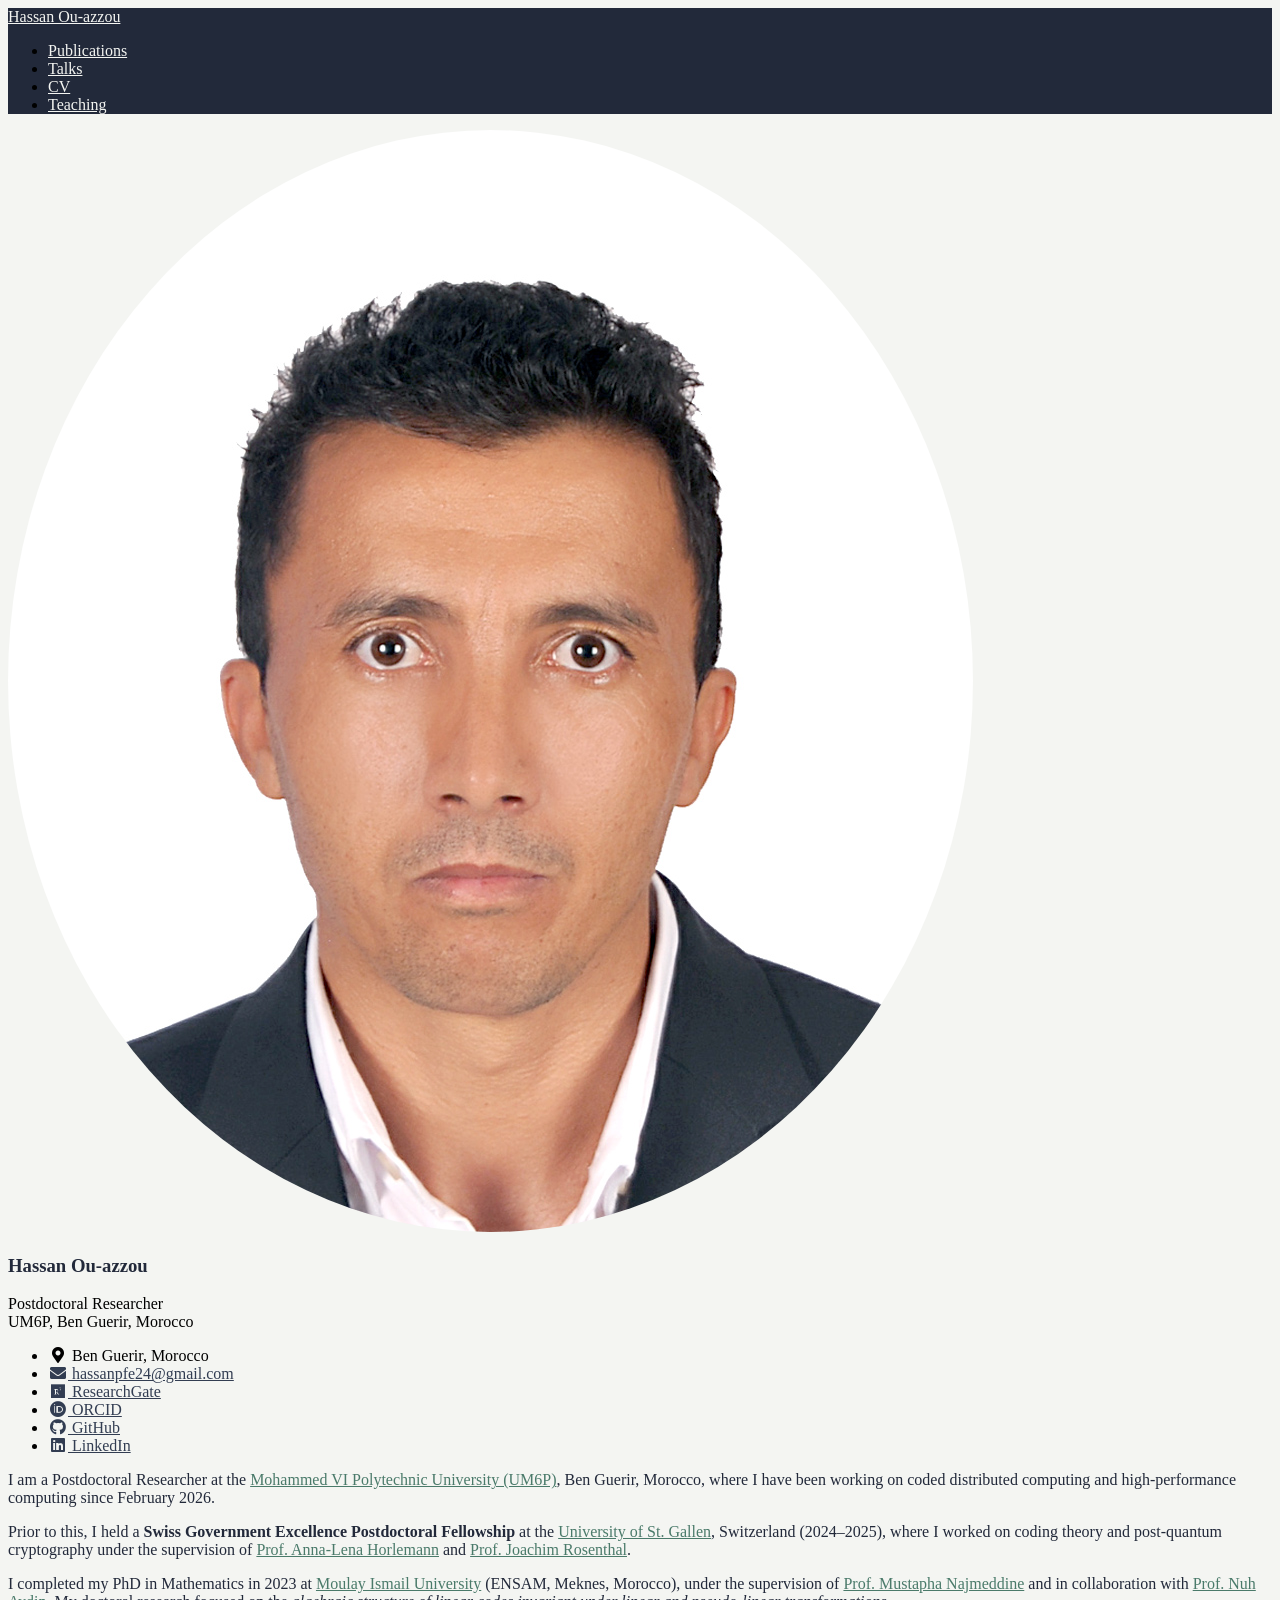
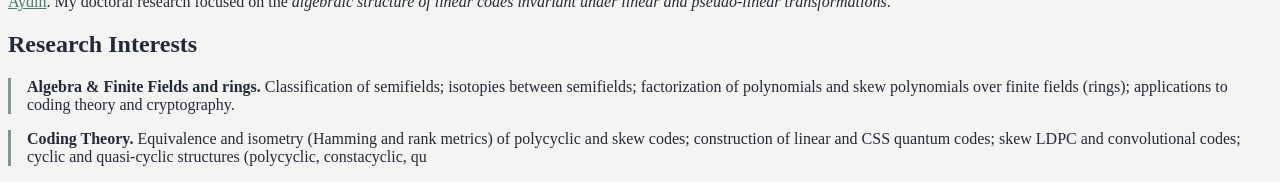
==== index.html @ fa27f774 "Fix research interests: use p tags instead of divs for theme compatibility" ====
<!DOCTYPE html>
<html lang="en" class="no-js">
<head>
    <meta charset="UTF-8">
    <meta name="viewport" content="width=device-width, initial-scale=1.0">
    <title>Hassan Ou-azzou</title>
    <meta name="description" content="Hassan Ou-azzou — Postdoctoral Researcher in algebraic coding theory and post-quantum cryptography at Mohammed VI Polytechnic University (UM6P).">
    <meta name="author" content="Hassan Ou-azzou">
    <!-- Minimal Mistakes CSS (same theme as ehbergou.github.io) -->
    <link rel="stylesheet" href="https://ehbergou.github.io/assets/css/main.css">
    <link rel="stylesheet" href="https://cdnjs.cloudflare.com/ajax/libs/font-awesome/5.15.4/css/all.min.css">
    <style>
        /* ── Ink & Sage theme ── */
        .masthead,
        .masthead__inner-wrap,
        .greedy-nav { background: #22293a !important; border-bottom: none !important; }

        .masthead a,
        .masthead .site-title,
        .greedy-nav a,
        .greedy-nav .site-title,
        .greedy-nav .visible-links a,
        .greedy-nav .visible-links .masthead__menu-item a { color: #f4f5f2 !important; }

        .greedy-nav a:hover,
        .greedy-nav .visible-links a:hover { color: #7a9e8e !important; }
        .greedy-nav .visible-links a:before { background: #7a9e8e !important; }

        body { background: #f4f5f2 !important; }

        a { color: #4a7a6a !important; }
        a:hover { color: #22293a !important; }

        h1, h2, h3 { color: #22293a !important; }

        .author__name { color: #22293a !important; }
        .author__urls a { color: #323d52 !important; }
        .author__urls a:hover { color: #7a9e8e !important; }

        .page__footer { background: #22293a !important; color: #f4f5f2 !important; }
        .page__footer a { color: #7a9e8e !important; }
        .page__footer-copyright { color: #c5cfc9 !important; }

        .author__avatar img { border-radius: 50%; }

        .page__content p { color: #22293a !important; }

        .ri-block {
            border-left: 3px solid #7a9e8e;
            padding-left: 1em;
            margin-bottom: 1em;
        }
    </style>
</head>
<body class="layout--single">

<!-- Masthead -->
<div class="masthead">
    <div class="masthead__inner-wrap">
        <div class="masthead__menu">
            <nav id="site-nav" class="greedy-nav">
                <a class="site-title" href="index.html">Hassan Ou-azzou</a>
                <ul class="visible-links">
                    <li class="masthead__menu-item"><a href="research.html">Publications</a></li>
                    <li class="masthead__menu-item"><a href="talks.html">Talks</a></li>
                    <li class="masthead__menu-item"><a href="cv.html">CV</a></li>
                    <li class="masthead__menu-item"><a href="teaching.html">Teaching</a></li>
                </ul>
            </nav>
        </div>
    </div>
</div>

<!-- Main -->
<div id="main" role="main">
    <div class="sidebar sticky">
        <div itemscope itemtype="https://schema.org/Person">

            <!-- Photo -->
            <div class="author__avatar">
                <img src="profile.jpg" alt="Hassan Ou-azzou" itemprop="image">
            </div>

            <!-- Name & title -->
            <div class="author__content">
                <h3 class="author__name" itemprop="name">Hassan Ou-azzou</h3>
                <div class="author__bio" itemprop="description">
                    Postdoctoral Researcher<br>UM6P, Ben Guerir, Morocco
                </div>
            </div>

            <!-- Links -->
            <div class="author__urls-wrapper">
                <ul class="author__urls social-icons">
                    <li itemprop="homeLocation" itemscope itemtype="https://schema.org/Place">
                        <i class="fas fa-fw fa-map-marker-alt" aria-hidden="true"></i>
                        <span itemprop="name">Ben Guerir, Morocco</span>
                    </li>
                    <li>
                        <a href="mailto:hassanpfe24@gmail.com" itemprop="email">
                            <i class="fas fa-fw fa-envelope" aria-hidden="true"></i>
                            hassanpfe24@gmail.com
                        </a>
                    </li>
                    <li>
                        <a href="https://www.researchgate.net/profile/Hassan-Ou-Azzou" target="_blank" rel="noopener">
                            <i class="fab fa-fw fa-researchgate" aria-hidden="true"></i>
                            ResearchGate
                        </a>
                    </li>
                    <li>
                        <a href="https://orcid.org/0000-0001-7401-6150" target="_blank" rel="noopener">
                            <i class="fab fa-fw fa-orcid" aria-hidden="true"></i>
                            ORCID
                        </a>
                    </li>
                    <li>
                        <a href="https://github.com/ouazzouu" target="_blank" rel="noopener">
                            <i class="fab fa-fw fa-github" aria-hidden="true"></i>
                            GitHub
                        </a>
                    </li>
                    <li>
                        <a href="https://www.linkedin.com/in/hassan-ou-azzou-042560175/" target="_blank" rel="noopener">
                            <i class="fab fa-fw fa-linkedin" aria-hidden="true"></i>
                            LinkedIn
                        </a>
                    </li>
                </ul>
            </div>

        </div>
    </div>

    <!-- Content -->
    <article class="page" itemscope itemtype="https://schema.org/CreativeWork">
        <div class="page__inner-wrap">
            <section class="page__content" itemprop="text">

                <p>
                    I am a Postdoctoral Researcher at the
                    <a href="https://www.um6p.ma/" target="_blank">Mohammed VI Polytechnic University (UM6P)</a>,
                    Ben Guerir, Morocco, where I have been working on coded distributed computing and
                    high-performance computing since February 2026.
                </p>

                <p>
                    Prior to this, I held a <strong>Swiss Government Excellence Postdoctoral Fellowship</strong> at the
                    <a href="https://www.unisg.ch/" target="_blank">University of St. Gallen</a>, Switzerland (2024–2025),
                    where I worked on coding theory and post-quantum cryptography under the supervision of
                    <a href="https://www.unisg.ch/en/university/schools/school-of-computer-science/researchers/horlemann-anna-lena/" target="_blank">Prof. Anna-Lena Horlemann</a>
                    and <a href="https://user.math.uzh.ch/rosenthal/" target="_blank">Prof. Joachim Rosenthal</a>.
                </p>

                <p>
                    I completed my PhD in Mathematics in 2023 at
                    <a href="http://www.umi.ac.ma/" target="_blank">Moulay Ismail University</a>
                    (ENSAM, Meknes, Morocco), under the supervision of
                    <a href="mailto:m.najmeddine@umi.ac.ma">Prof. Mustapha Najmeddine</a>
                    and in collaboration with <a href="https://www2.kenyon.edu/Depts/Math/Aydin/" target="_blank">Prof. Nuh Aydin</a>.
                    My doctoral research focused on the <em>algebraic structure of linear codes invariant
                    under linear and pseudo-linear transformations</em>.
                </p>

                <h2 id="research-interests">Research Interests</h2>

                <p class="ri-block"><strong>Algebra &amp; Finite Fields and rings.</strong> Classification of semifields; isotopies between semifields; factorization of polynomials and skew polynomials over finite fields (rings); applications to coding theory and cryptography.</p>

                <p class="ri-block"><strong>Coding Theory.</strong> Equivalence and isometry (Hamming and rank metrics) of polycyclic and skew codes; construction of linear and CSS quantum codes; skew LDPC and convolutional codes; cyclic and quasi-cyclic structures (polycyclic, constacyclic, qu
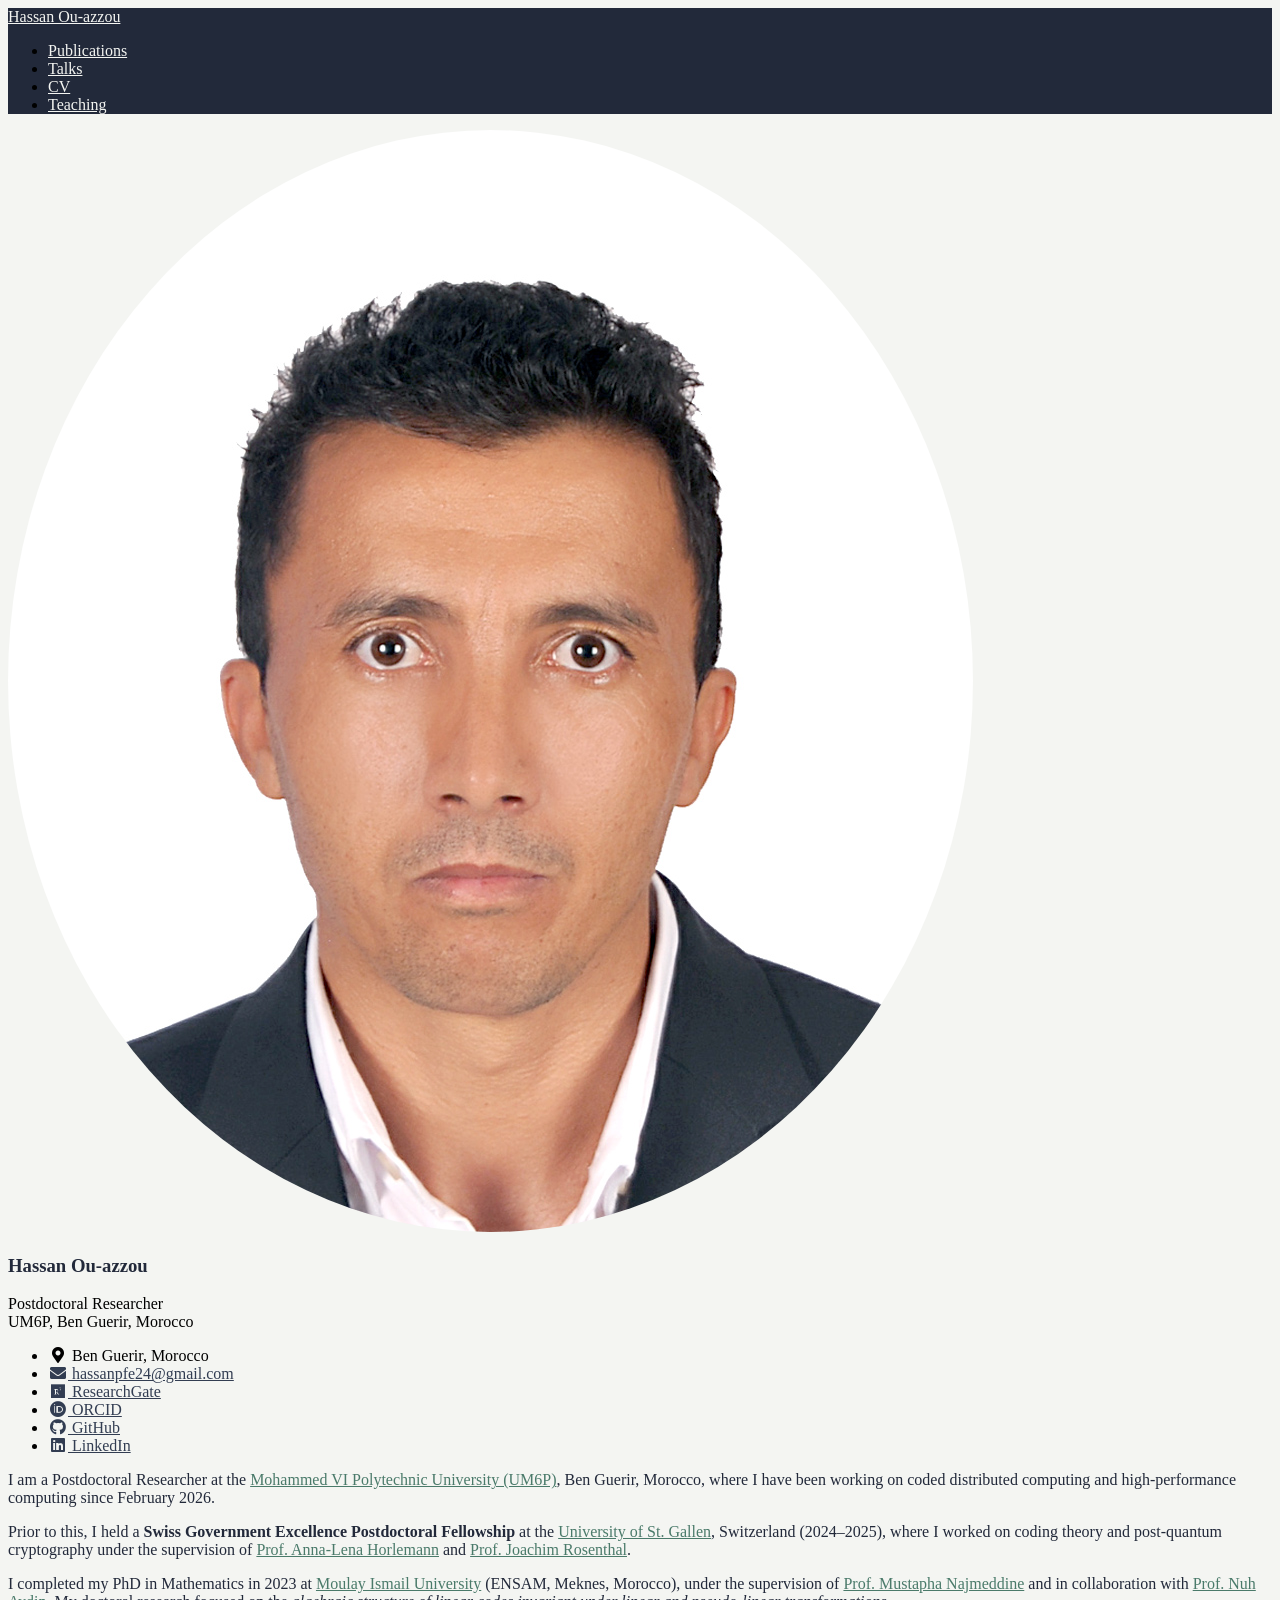
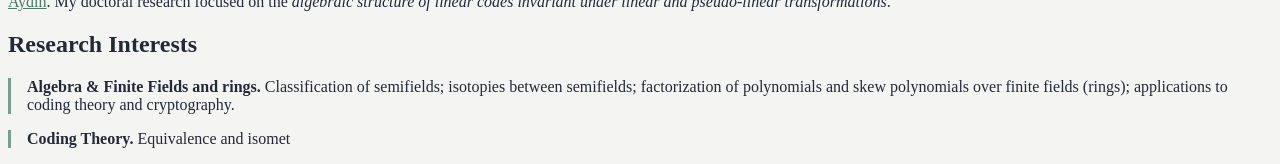
==== commit fe0fc792: "Fix clipped research interests: override overflow hidden on page content" ====
--- a/index.html
+++ b/index.html
@@ -42,6 +42,14 @@
         .page__footer-copyright { color: #c5cfc9 !important; }
 
         .author__avatar img { border-radius: 50%; }
+
+        article.page,
+        .page__inner-wrap,
+        .page__content {
+            overflow: visible !important;
+            height: auto !important;
+            max-height: none !important;
+        }
 
         .page__content p { color: #22293a !important; }
 
@@ -166,4 +174,4 @@
 
                 <p class="ri-block"><strong>Algebra &amp; Finite Fields and rings.</strong> Classification of semifields; isotopies between semifields; factorization of polynomials and skew polynomials over finite fields (rings); applications to coding theory and cryptography.</p>
 
-                <p class="ri-block"><strong>Coding Theory.</strong> Equivalence and isometry (Hamming and rank metrics) of polycyclic and skew codes; construction of linear and CSS quantum codes; skew LDPC and convolutional codes; cyclic and quasi-cyclic structures (polycyclic, constacyclic, qu+                <p class="ri-block"><strong>Coding Theory.</strong> Equivalence and isomet
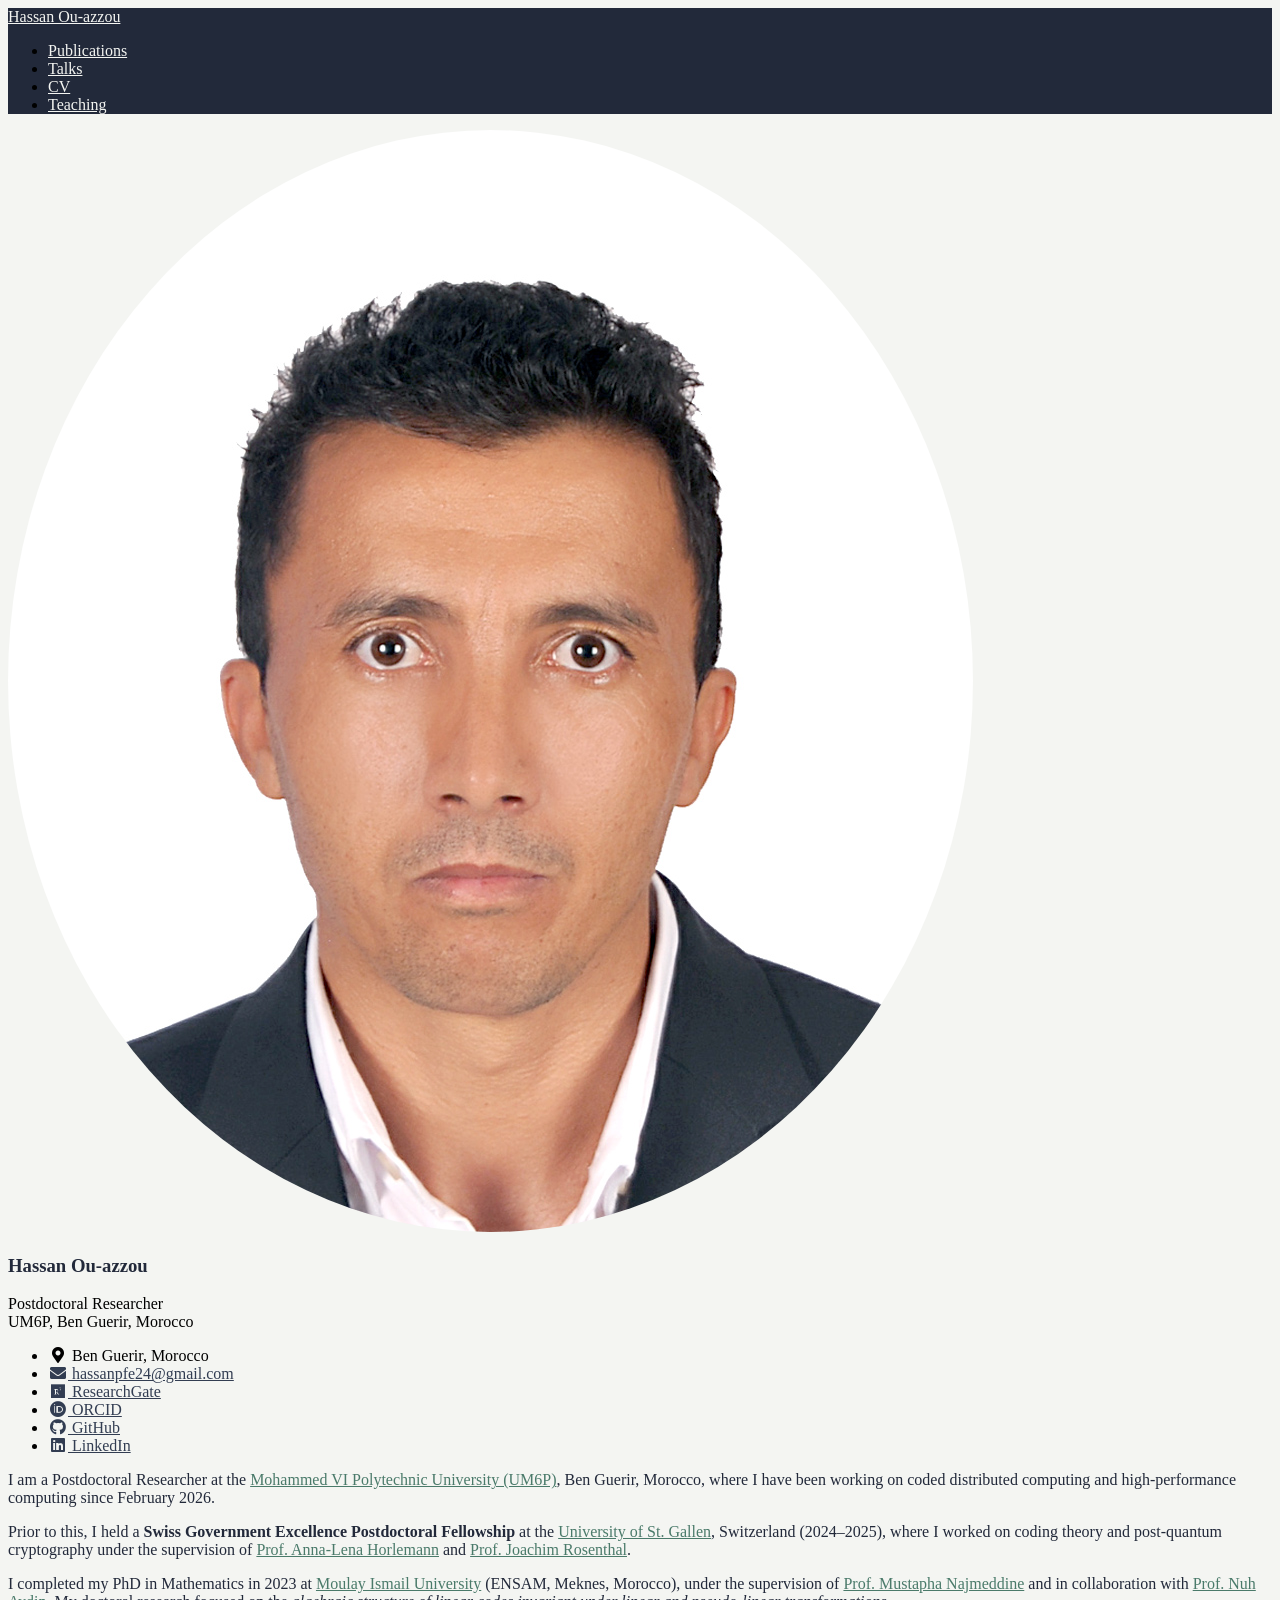
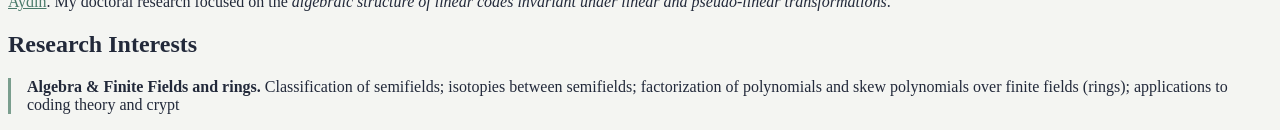
==== commit cc54903a: "Fix clipping: target #main and all content wrappers" ====
--- a/index.html
+++ b/index.html
@@ -43,12 +43,16 @@
 
         .author__avatar img { border-radius: 50%; }
 
+        #main,
+        #main > *,
         article.page,
         .page__inner-wrap,
-        .page__content {
+        .page__content,
+        .page__content section {
             overflow: visible !important;
             height: auto !important;
             max-height: none !important;
+            min-height: 0 !important;
         }
 
         .page__content p { color: #22293a !important; }
@@ -172,6 +176,4 @@
 
                 <h2 id="research-interests">Research Interests</h2>
 
-                <p class="ri-block"><strong>Algebra &amp; Finite Fields and rings.</strong> Classification of semifields; isotopies between semifields; factorization of polynomials and skew polynomials over finite fields (rings); applications to coding theory and cryptography.</p>
-
-                <p class="ri-block"><strong>Coding Theory.</strong> Equivalence and isomet+                <p class="ri-block"><strong>Algebra &amp; Finite Fields and rings.</strong> Classification of semifields; isotopies between semifields; factorization of polynomials and skew polynomials over finite fields (rings); applications to coding theory and crypt
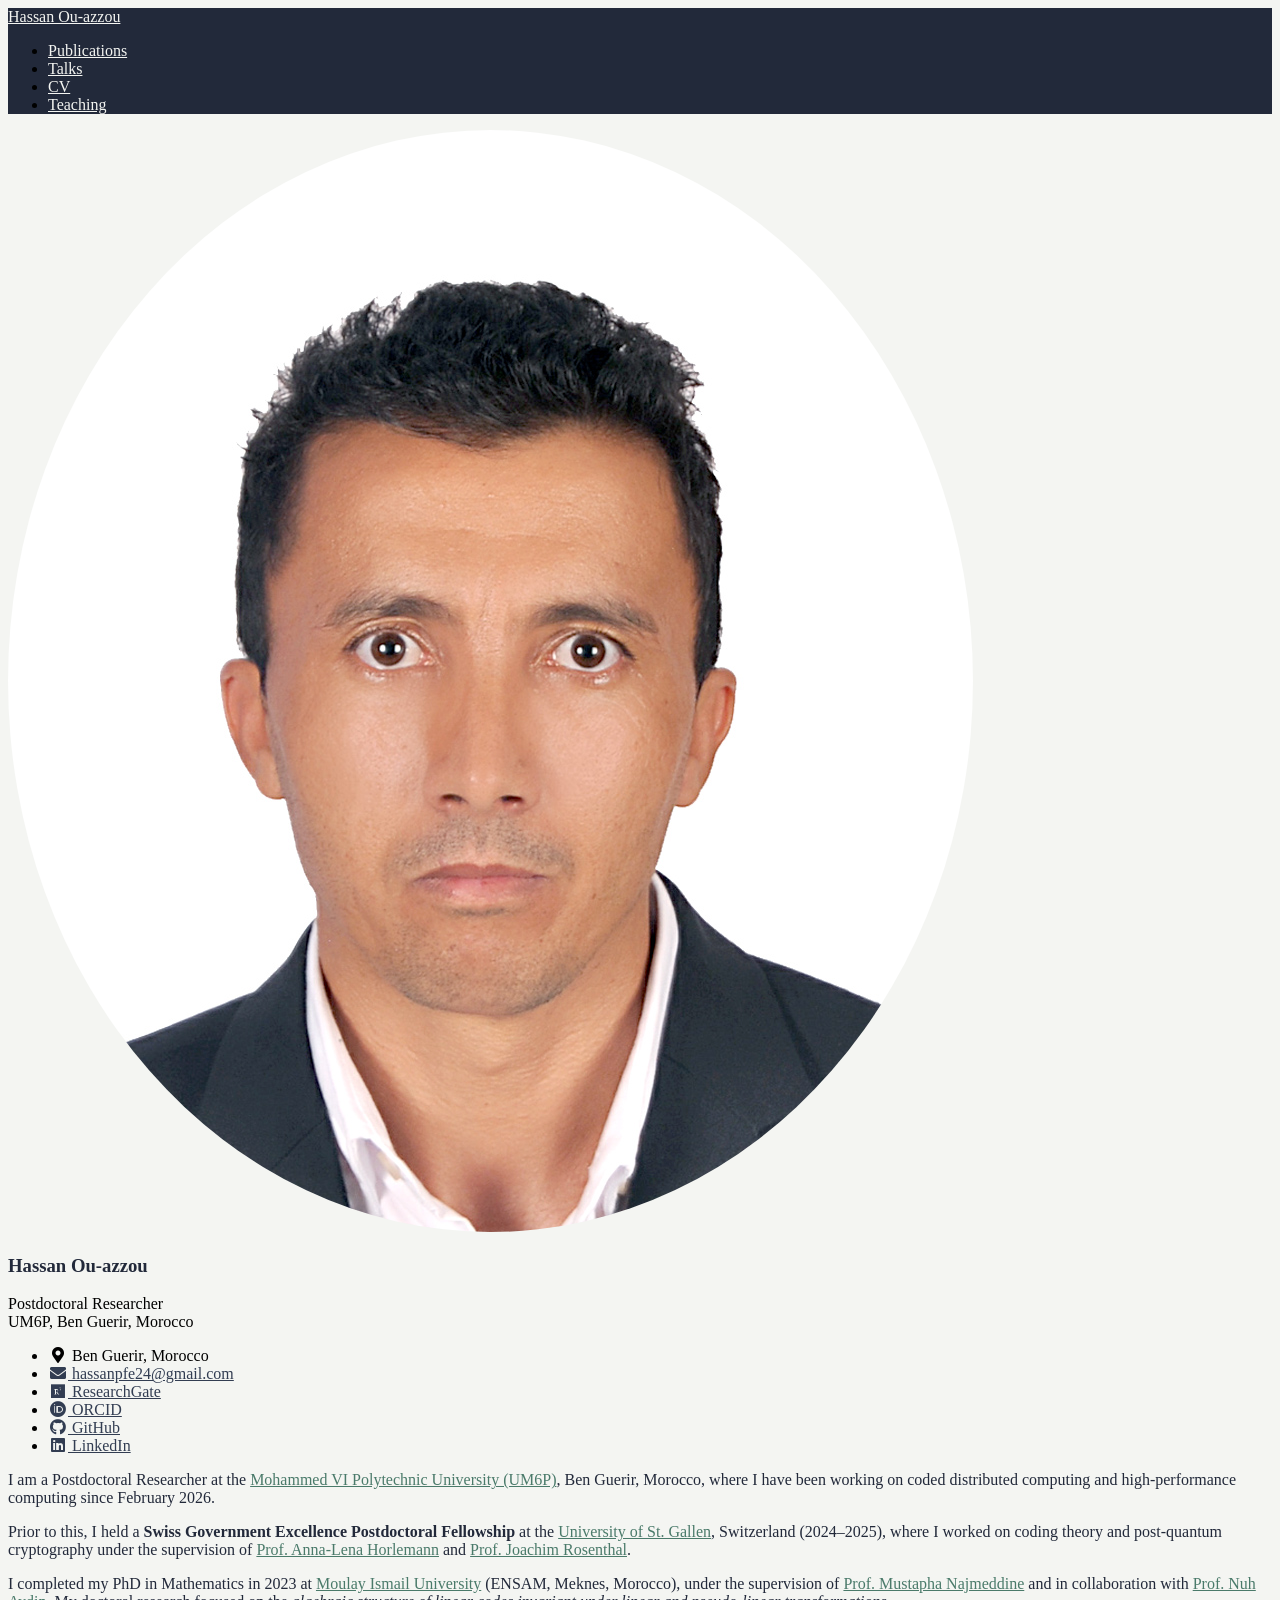
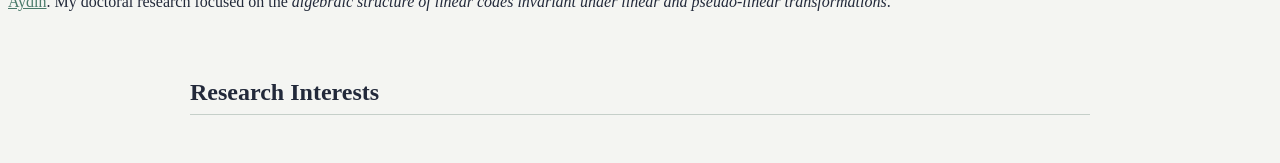
==== commit f36a3e4b: "Move Research Interests outside sidebar layout to fix clipping" ====
--- a/index.html
+++ b/index.html
@@ -174,6 +174,13 @@
                     under linear and pseudo-linear transformations</em>.
                 </p>
 
-                <h2 id="research-interests">Research Interests</h2>
+            </section>
+        </div>
+    </article>
+</div>
 
-                <p class="ri-block"><strong>Algebra &amp; Finite Fields and rings.</strong> Classification of semifields; isotopies between semifields; factorization of polynomials and skew polynomials over finite fields (rings); applications to coding theory and crypt+<!-- Research Interests — full-width, outside sidebar layout -->
+<div style="max-width: 900px; margin: 0 auto; padding: 2em 2em 1em;">
+    <h2 style="color: #22293a; border-bottom: 1px solid #c5cfc9; padding-bottom: 0.3em; margin-bottom: 1em;">Research Interests</h2>
+
+    <p
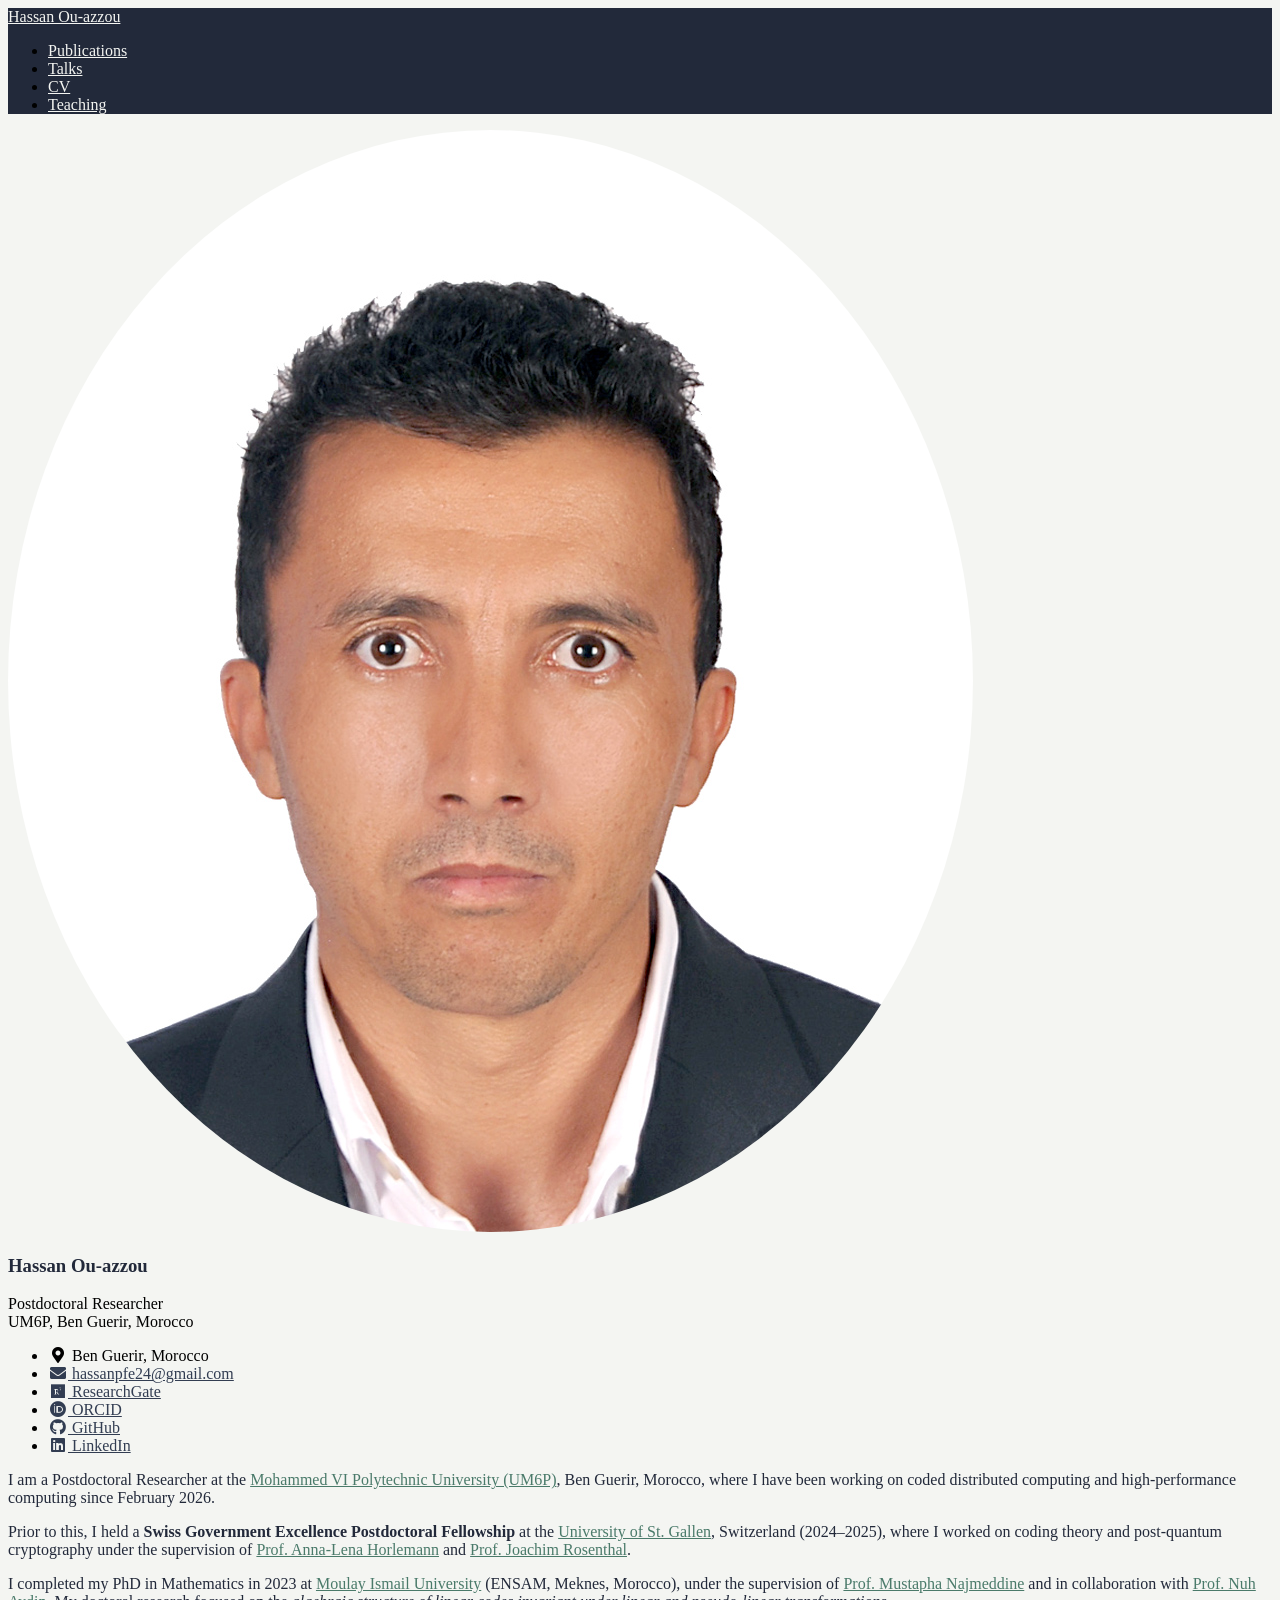
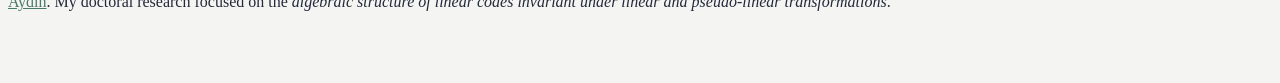
==== commit bc8e406a: "Research interests: add z-index and background to prevent overlap" ====
--- a/index.html
+++ b/index.html
@@ -180,7 +180,5 @@
 </div>
 
 <!-- Research Interests — full-width, outside sidebar layout -->
-<div style="max-width: 900px; margin: 0 auto; padding: 2em 2em 1em;">
-    <h2 style="color: #22293a; border-bottom: 1px solid #c5cfc9; padding-bottom: 0.3em; margin-bottom: 1em;">Research Interests</h2>
-
-    <p+<div style="max-width: 900px; margin: 0 auto; padding: 2em 2em 1em; position: relative; z-index: 10; background: #f4f5f2;">
+    <h2 style="color: #22293a; border-bottom: 1px solid #c5cfc9; padding-bottom: 0.3em
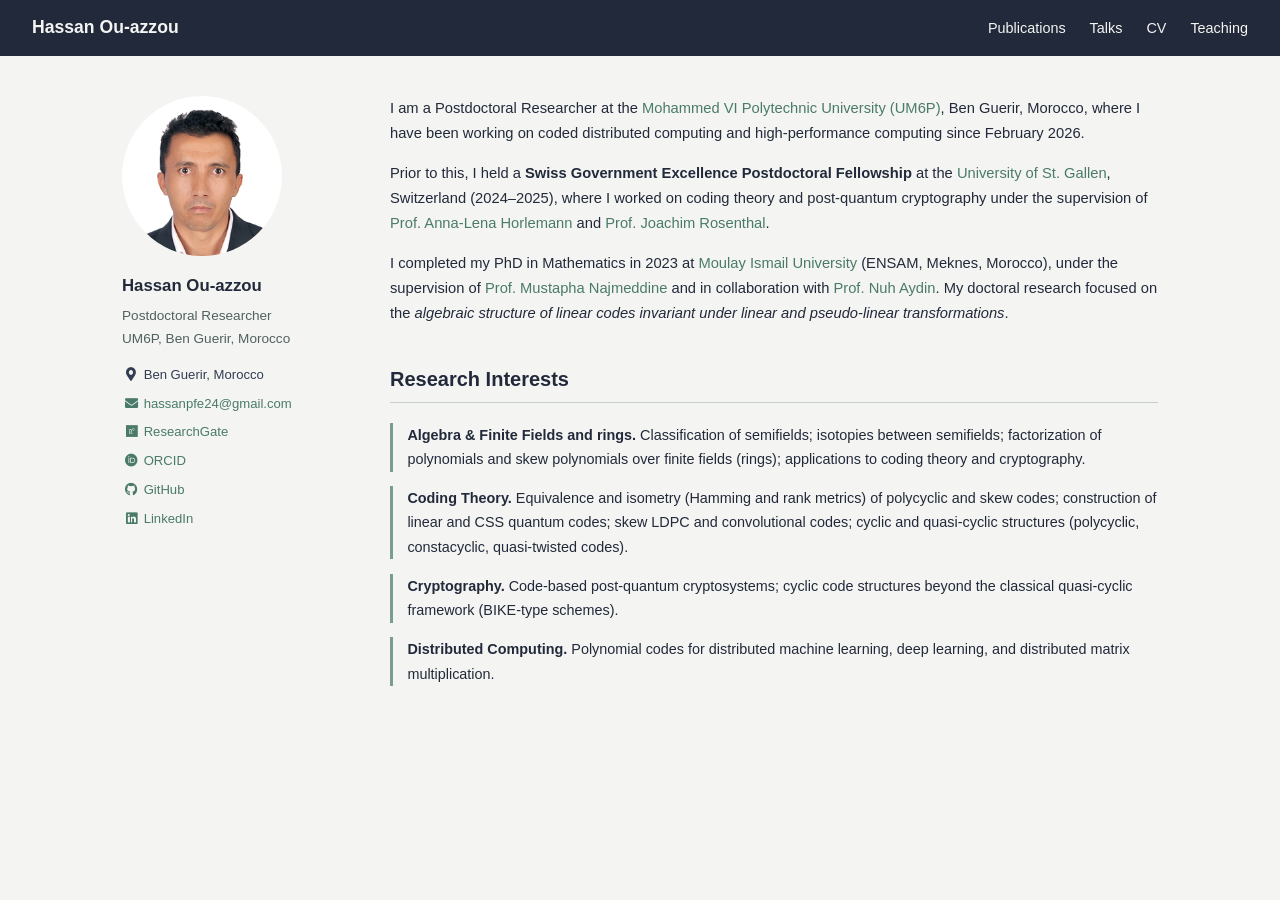
==== commit 104f977e: "Rewrite homepage as standalone page - no theme dependency" ====
--- a/index.html
+++ b/index.html
@@ -1,184 +1,219 @@
 <!DOCTYPE html>
-<html lang="en" class="no-js">
+<html lang="en">
 <head>
     <meta charset="UTF-8">
     <meta name="viewport" content="width=device-width, initial-scale=1.0">
     <title>Hassan Ou-azzou</title>
     <meta name="description" content="Hassan Ou-azzou — Postdoctoral Researcher in algebraic coding theory and post-quantum cryptography at Mohammed VI Polytechnic University (UM6P).">
-    <meta name="author" content="Hassan Ou-azzou">
-    <!-- Minimal Mistakes CSS (same theme as ehbergou.github.io) -->
-    <link rel="stylesheet" href="https://ehbergou.github.io/assets/css/main.css">
     <link rel="stylesheet" href="https://cdnjs.cloudflare.com/ajax/libs/font-awesome/5.15.4/css/all.min.css">
     <style>
-        /* ── Ink & Sage theme ── */
-        .masthead,
-        .masthead__inner-wrap,
-        .greedy-nav { background: #22293a !important; border-bottom: none !important; }
-
-        .masthead a,
-        .masthead .site-title,
-        .greedy-nav a,
-        .greedy-nav .site-title,
-        .greedy-nav .visible-links a,
-        .greedy-nav .visible-links .masthead__menu-item a { color: #f4f5f2 !important; }
-
-        .greedy-nav a:hover,
-        .greedy-nav .visible-links a:hover { color: #7a9e8e !important; }
-        .greedy-nav .visible-links a:before { background: #7a9e8e !important; }
-
-        body { background: #f4f5f2 !important; }
-
-        a { color: #4a7a6a !important; }
-        a:hover { color: #22293a !important; }
-
-        h1, h2, h3 { color: #22293a !important; }
-
-        .author__name { color: #22293a !important; }
-        .author__urls a { color: #323d52 !important; }
-        .author__urls a:hover { color: #7a9e8e !important; }
-
-        .page__footer { background: #22293a !important; color: #f4f5f2 !important; }
-        .page__footer a { color: #7a9e8e !important; }
-        .page__footer-copyright { color: #c5cfc9 !important; }
-
-        .author__avatar img { border-radius: 50%; }
-
-        #main,
-        #main > *,
-        article.page,
-        .page__inner-wrap,
-        .page__content,
-        .page__content section {
-            overflow: visible !important;
-            height: auto !important;
-            max-height: none !important;
-            min-height: 0 !important;
-        }
-
-        .page__content p { color: #22293a !important; }
-
-        .ri-block {
+        * { margin: 0; padding: 0; box-sizing: border-box; }
+
+        body {
+            font-family: -apple-system, BlinkMacSystemFont, "Segoe UI", Roboto, sans-serif;
+            background: #f4f5f2;
+            color: #22293a;
+            line-height: 1.7;
+            font-size: 16px;
+        }
+
+        /* NAV */
+        nav {
+            background: #22293a;
+            padding: 0 2em;
+            display: flex;
+            align-items: center;
+            height: 56px;
+        }
+        .nav-title {
+            color: #f4f5f2;
+            font-size: 1.1em;
+            font-weight: 600;
+            text-decoration: none;
+            margin-right: auto;
+        }
+        .nav-links { display: flex; gap: 1.5em; list-style: none; }
+        .nav-links a {
+            color: #f4f5f2;
+            text-decoration: none;
+            font-size: 0.9em;
+            transition: color 0.2s;
+        }
+        .nav-links a:hover { color: #7a9e8e; }
+
+        /* LAYOUT */
+        .container {
+            max-width: 1100px;
+            margin: 0 auto;
+            padding: 2.5em 2em;
+            display: flex;
+            gap: 3em;
+            align-items: flex-start;
+        }
+
+        /* SIDEBAR */
+        .sidebar {
+            width: 220px;
+            flex-shrink: 0;
+        }
+        .sidebar img {
+            width: 160px;
+            height: 160px;
+            border-radius: 50%;
+            object-fit: cover;
+            display: block;
+            margin-bottom: 1em;
+        }
+        .sidebar-name {
+            font-size: 1.05em;
+            font-weight: 700;
+            color: #22293a;
+            margin-bottom: 0.2em;
+        }
+        .sidebar-bio {
+            font-size: 0.85em;
+            color: #506060;
+            margin-bottom: 1em;
+        }
+        .sidebar-links { list-style: none; }
+        .sidebar-links li {
+            font-size: 0.82em;
+            margin-bottom: 0.5em;
+            color: #323d52;
+        }
+        .sidebar-links a {
+            color: #4a7a6a;
+            text-decoration: none;
+        }
+        .sidebar-links a:hover { color: #22293a; }
+        .sidebar-links i { width: 18px; }
+
+        /* MAIN CONTENT */
+        .content { flex: 1; min-width: 0; }
+
+        .content p {
+            color: #22293a;
+            margin-bottom: 1em;
+            font-size: 0.92em;
+        }
+
+        .content a { color: #4a7a6a; text-decoration: none; }
+        .content a:hover { text-decoration: underline; }
+
+        h2 {
+            font-size: 1.25em;
+            color: #22293a;
+            margin: 1.8em 0 1em;
+            padding-bottom: 0.3em;
+            border-bottom: 1px solid #c5cfc9;
+        }
+
+        .ri-item {
             border-left: 3px solid #7a9e8e;
             padding-left: 1em;
             margin-bottom: 1em;
+            font-size: 0.9em;
+            color: #22293a;
+        }
+        .ri-item strong { color: #22293a; }
+
+        /* FOOTER */
+        footer {
+            background: #22293a;
+            color: #c5cfc9;
+            text-align: center;
+            padding: 1.2em;
+            font-size: 0.82em;
+            margin-top: 3em;
+        }
+
+        @media (max-width: 700px) {
+            .container { flex-direction: column; }
+            .sidebar { width: 100%; display: flex; gap: 1.5em; align-items: flex-start; }
+            .sidebar img { width: 100px; height: 100px; margin-bottom: 0; }
         }
     </style>
 </head>
-<body class="layout--single">
-
-<!-- Masthead -->
-<div class="masthead">
-    <div class="masthead__inner-wrap">
-        <div class="masthead__menu">
-            <nav id="site-nav" class="greedy-nav">
-                <a class="site-title" href="index.html">Hassan Ou-azzou</a>
-                <ul class="visible-links">
-                    <li class="masthead__menu-item"><a href="research.html">Publications</a></li>
-                    <li class="masthead__menu-item"><a href="talks.html">Talks</a></li>
-                    <li class="masthead__menu-item"><a href="cv.html">CV</a></li>
-                    <li class="masthead__menu-item"><a href="teaching.html">Teaching</a></li>
-                </ul>
-            </nav>
+<body>
+
+<nav>
+    <a class="nav-title" href="index.html">Hassan Ou-azzou</a>
+    <ul class="nav-links">
+        <li><a href="research.html">Publications</a></li>
+        <li><a href="talks.html">Talks</a></li>
+        <li><a href="cv.html">CV</a></li>
+        <li><a href="teaching.html">Teaching</a></li>
+    </ul>
+</nav>
+
+<div class="container">
+
+    <!-- Sidebar -->
+    <div class="sidebar">
+        <img src="profile.jpg" alt="Hassan Ou-azzou">
+        <div class="sidebar-name">Hassan Ou-azzou</div>
+        <div class="sidebar-bio">Postdoctoral Researcher<br>UM6P, Ben Guerir, Morocco</div>
+        <ul class="sidebar-links">
+            <li><i class="fas fa-fw fa-map-marker-alt"></i> Ben Guerir, Morocco</li>
+            <li><a href="mailto:hassanpfe24@gmail.com"><i class="fas fa-fw fa-envelope"></i> hassanpfe24@gmail.com</a></li>
+            <li><a href="https://www.researchgate.net/profile/Hassan-Ou-Azzou" target="_blank"><i class="fab fa-fw fa-researchgate"></i> ResearchGate</a></li>
+            <li><a href="https://orcid.org/0000-0001-7401-6150" target="_blank"><i class="fab fa-fw fa-orcid"></i> ORCID</a></li>
+            <li><a href="https://github.com/ouazzouu" target="_blank"><i class="fab fa-fw fa-github"></i> GitHub</a></li>
+            <li><a href="https://www.linkedin.com/in/hassan-ou-azzou-042560175/" target="_blank"><i class="fab fa-fw fa-linkedin"></i> LinkedIn</a></li>
+        </ul>
+    </div>
+
+    <!-- Main content -->
+    <div class="content">
+
+        <p>
+            I am a Postdoctoral Researcher at the
+            <a href="https://www.um6p.ma/" target="_blank">Mohammed VI Polytechnic University (UM6P)</a>,
+            Ben Guerir, Morocco, where I have been working on coded distributed computing and
+            high-performance computing since February 2026.
+        </p>
+
+        <p>
+            Prior to this, I held a <strong>Swiss Government Excellence Postdoctoral Fellowship</strong> at the
+            <a href="https://www.unisg.ch/" target="_blank">University of St. Gallen</a>, Switzerland (2024–2025),
+            where I worked on coding theory and post-quantum cryptography under the supervision of
+            <a href="https://www.unisg.ch/en/university/schools/school-of-computer-science/researchers/horlemann-anna-lena/" target="_blank">Prof. Anna-Lena Horlemann</a>
+            and <a href="https://user.math.uzh.ch/rosenthal/" target="_blank">Prof. Joachim Rosenthal</a>.
+        </p>
+
+        <p>
+            I completed my PhD in Mathematics in 2023 at
+            <a href="http://www.umi.ac.ma/" target="_blank">Moulay Ismail University</a>
+            (ENSAM, Meknes, Morocco), under the supervision of
+            <a href="mailto:m.najmeddine@umi.ac.ma">Prof. Mustapha Najmeddine</a>
+            and in collaboration with <a href="https://www2.kenyon.edu/Depts/Math/Aydin/" target="_blank">Prof. Nuh Aydin</a>.
+            My doctoral research focused on the <em>algebraic structure of linear codes invariant
+            under linear and pseudo-linear transformations</em>.
+        </p>
+
+        <h2>Research Interests</h2>
+
+        <div class="ri-item">
+            <strong>Algebra &amp; Finite Fields and rings.</strong>
+            Classification of semifields; isotopies between semifields; factorization of polynomials
+            and skew polynomials over finite fields (rings); applications to coding theory and cryptography.
         </div>
-    </div>
-</div>
-
-<!-- Main -->
-<div id="main" role="main">
-    <div class="sidebar sticky">
-        <div itemscope itemtype="https://schema.org/Person">
-
-            <!-- Photo -->
-            <div class="author__avatar">
-                <img src="profile.jpg" alt="Hassan Ou-azzou" itemprop="image">
-            </div>
-
-            <!-- Name & title -->
-            <div class="author__content">
-                <h3 class="author__name" itemprop="name">Hassan Ou-azzou</h3>
-                <div class="author__bio" itemprop="description">
-                    Postdoctoral Researcher<br>UM6P, Ben Guerir, Morocco
-                </div>
-            </div>
-
-            <!-- Links -->
-            <div class="author__urls-wrapper">
-                <ul class="author__urls social-icons">
-                    <li itemprop="homeLocation" itemscope itemtype="https://schema.org/Place">
-                        <i class="fas fa-fw fa-map-marker-alt" aria-hidden="true"></i>
-                        <span itemprop="name">Ben Guerir, Morocco</span>
-                    </li>
-                    <li>
-                        <a href="mailto:hassanpfe24@gmail.com" itemprop="email">
-                            <i class="fas fa-fw fa-envelope" aria-hidden="true"></i>
-                            hassanpfe24@gmail.com
-                        </a>
-                    </li>
-                    <li>
-                        <a href="https://www.researchgate.net/profile/Hassan-Ou-Azzou" target="_blank" rel="noopener">
-                            <i class="fab fa-fw fa-researchgate" aria-hidden="true"></i>
-                            ResearchGate
-                        </a>
-                    </li>
-                    <li>
-                        <a href="https://orcid.org/0000-0001-7401-6150" target="_blank" rel="noopener">
-                            <i class="fab fa-fw fa-orcid" aria-hidden="true"></i>
-                            ORCID
-                        </a>
-                    </li>
-                    <li>
-                        <a href="https://github.com/ouazzouu" target="_blank" rel="noopener">
-                            <i class="fab fa-fw fa-github" aria-hidden="true"></i>
-                            GitHub
-                        </a>
-                    </li>
-                    <li>
-                        <a href="https://www.linkedin.com/in/hassan-ou-azzou-042560175/" target="_blank" rel="noopener">
-                            <i class="fab fa-fw fa-linkedin" aria-hidden="true"></i>
-                            LinkedIn
-                        </a>
-                    </li>
-                </ul>
-            </div>
-
+
+        <div class="ri-item">
+            <strong>Coding Theory.</strong>
+            Equivalence and isometry (Hamming and rank metrics) of polycyclic and skew codes;
+            construction of linear and CSS quantum codes; skew LDPC and convolutional codes;
+            cyclic and quasi-cyclic structures (polycyclic, constacyclic, quasi-twisted codes).
         </div>
-    </div>
-
-    <!-- Content -->
-    <article class="page" itemscope itemtype="https://schema.org/CreativeWork">
-        <div class="page__inner-wrap">
-            <section class="page__content" itemprop="text">
-
-                <p>
-                    I am a Postdoctoral Researcher at the
-                    <a href="https://www.um6p.ma/" target="_blank">Mohammed VI Polytechnic University (UM6P)</a>,
-                    Ben Guerir, Morocco, where I have been working on coded distributed computing and
-                    high-performance computing since February 2026.
-                </p>
-
-                <p>
-                    Prior to this, I held a <strong>Swiss Government Excellence Postdoctoral Fellowship</strong> at the
-                    <a href="https://www.unisg.ch/" target="_blank">University of St. Gallen</a>, Switzerland (2024–2025),
-                    where I worked on coding theory and post-quantum cryptography under the supervision of
-                    <a href="https://www.unisg.ch/en/university/schools/school-of-computer-science/researchers/horlemann-anna-lena/" target="_blank">Prof. Anna-Lena Horlemann</a>
-                    and <a href="https://user.math.uzh.ch/rosenthal/" target="_blank">Prof. Joachim Rosenthal</a>.
-                </p>
-
-                <p>
-                    I completed my PhD in Mathematics in 2023 at
-                    <a href="http://www.umi.ac.ma/" target="_blank">Moulay Ismail University</a>
-                    (ENSAM, Meknes, Morocco), under the supervision of
-                    <a href="mailto:m.najmeddine@umi.ac.ma">Prof. Mustapha Najmeddine</a>
-                    and in collaboration with <a href="https://www2.kenyon.edu/Depts/Math/Aydin/" target="_blank">Prof. Nuh Aydin</a>.
-                    My doctoral research focused on the <em>algebraic structure of linear codes invariant
-                    under linear and pseudo-linear transformations</em>.
-                </p>
-
-            </section>
+
+        <div class="ri-item">
+            <strong>Cryptography.</strong>
+            Code-based post-quantum cryptosystems; cyclic code structures beyond the classical
+            quasi-cyclic framework (BIKE-type schemes).
         </div>
-    </article>
-</div>
-
-<!-- Research Interests — full-width, outside sidebar layout -->
-<div style="max-width: 900px; margin: 0 auto; padding: 2em 2em 1em; position: relative; z-index: 10; background: #f4f5f2;">
-    <h2 style="color: #22293a; border-bottom: 1px solid #c5cfc9; padding-bottom: 0.3em+
+        <div class="ri-item">
+            <strong>Distributed Computing.</strong>
+            Polynomial codes for distributed machine learning, deep learning, and distributed
+            matrix multiplication.
+      
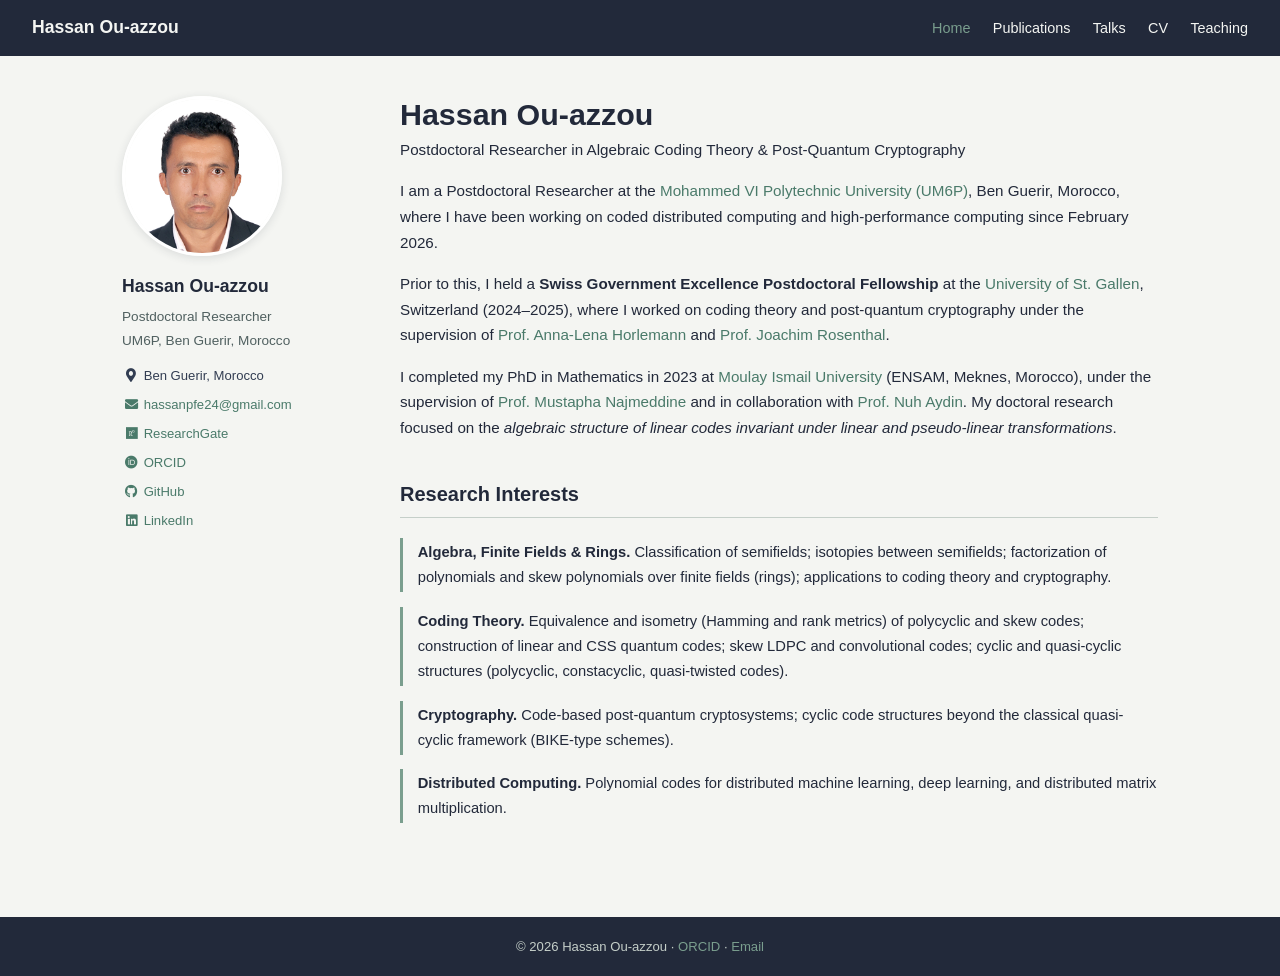
==== commit a22bb088: "SEO rebuild: self-contained pages, structured data, sitemap, theses PDFs" ====
--- a/index.html
+++ b/index.html
@@ -3,142 +3,89 @@
 <head>
     <meta charset="UTF-8">
     <meta name="viewport" content="width=device-width, initial-scale=1.0">
-    <title>Hassan Ou-azzou</title>
-    <meta name="description" content="Hassan Ou-azzou — Postdoctoral Researcher in algebraic coding theory and post-quantum cryptography at Mohammed VI Polytechnic University (UM6P).">
+
+    <title>Hassan Ou-azzou — Postdoctoral Researcher in Coding Theory &amp; Post-Quantum Cryptography</title>
+    <meta name="description" content="Hassan Ou-azzou is a postdoctoral researcher at Mohammed VI Polytechnic University (UM6P), Morocco, working on algebraic coding theory, finite fields, post-quantum cryptography, and coded distributed computing.">
+    <meta name="author" content="Hassan Ou-azzou">
+    <meta name="keywords" content="Hassan Ou-azzou, Ou-azzou, coding theory, algebraic coding theory, finite fields, post-quantum cryptography, polycyclic codes, skew codes, quantum codes, code-based cryptography, UM6P, mathematician, Morocco">
+    <meta name="robots" content="index, follow">
+    <link rel="canonical" href="https://ouazzouu.github.io/Hassan-Ou-azzou/index.html">
+
+    <!-- Open Graph / social -->
+    <meta property="og:type" content="profile">
+    <meta property="og:title" content="Hassan Ou-azzou — Postdoctoral Researcher in Coding Theory &amp; Cryptography">
+    <meta property="og:description" content="Research in algebraic coding theory, finite fields, post-quantum cryptography, and coded distributed computing.">
+    <meta property="og:url" content="https://ouazzouu.github.io/Hassan-Ou-azzou/">
+    <meta property="og:image" content="https://ouazzouu.github.io/Hassan-Ou-azzou/profile.jpg">
+    <meta property="profile:first_name" content="Hassan">
+    <meta property="profile:last_name" content="Ou-azzou">
+    <meta name="twitter:card" content="summary">
+    <meta name="twitter:title" content="Hassan Ou-azzou — Coding Theory &amp; Cryptography Researcher">
+    <meta name="twitter:description" content="Postdoctoral researcher in algebraic coding theory and post-quantum cryptography at UM6P, Morocco.">
+    <meta name="twitter:image" content="https://ouazzouu.github.io/Hassan-Ou-azzou/profile.jpg">
+
+    <!--
+      GOOGLE SEARCH CONSOLE: after you add this site in Search Console using the
+      "HTML tag" method, paste the <meta name="google-site-verification" ...> tag
+      Google gives you on the line right below this comment, then re-upload the file.
+    -->
+
+    <link rel="icon" href="data:image/svg+xml,<svg xmlns='http://www.w3.org/2000/svg' viewBox='0 0 64 64'><rect width='64' height='64' rx='12' fill='%2322293a'/><text x='32' y='44' font-size='34' text-anchor='middle' fill='%237a9e8e' font-family='Georgia,serif'>H</text></svg>">
+    <link rel="stylesheet" href="style.css">
     <link rel="stylesheet" href="https://cdnjs.cloudflare.com/ajax/libs/font-awesome/5.15.4/css/all.min.css">
-    <style>
-        * { margin: 0; padding: 0; box-sizing: border-box; }
 
-        body {
-            font-family: -apple-system, BlinkMacSystemFont, "Segoe UI", Roboto, sans-serif;
-            background: #f4f5f2;
-            color: #22293a;
-            line-height: 1.7;
-            font-size: 16px;
-        }
-
-        /* NAV */
-        nav {
-            background: #22293a;
-            padding: 0 2em;
-            display: flex;
-            align-items: center;
-            height: 56px;
-        }
-        .nav-title {
-            color: #f4f5f2;
-            font-size: 1.1em;
-            font-weight: 600;
-            text-decoration: none;
-            margin-right: auto;
-        }
-        .nav-links { display: flex; gap: 1.5em; list-style: none; }
-        .nav-links a {
-            color: #f4f5f2;
-            text-decoration: none;
-            font-size: 0.9em;
-            transition: color 0.2s;
-        }
-        .nav-links a:hover { color: #7a9e8e; }
-
-        /* LAYOUT */
-        .container {
-            max-width: 1100px;
-            margin: 0 auto;
-            padding: 2.5em 2em;
-            display: flex;
-            gap: 3em;
-            align-items: flex-start;
-        }
-
-        /* SIDEBAR */
-        .sidebar {
-            width: 220px;
-            flex-shrink: 0;
-        }
-        .sidebar img {
-            width: 160px;
-            height: 160px;
-            border-radius: 50%;
-            object-fit: cover;
-            display: block;
-            margin-bottom: 1em;
-        }
-        .sidebar-name {
-            font-size: 1.05em;
-            font-weight: 700;
-            color: #22293a;
-            margin-bottom: 0.2em;
-        }
-        .sidebar-bio {
-            font-size: 0.85em;
-            color: #506060;
-            margin-bottom: 1em;
-        }
-        .sidebar-links { list-style: none; }
-        .sidebar-links li {
-            font-size: 0.82em;
-            margin-bottom: 0.5em;
-            color: #323d52;
-        }
-        .sidebar-links a {
-            color: #4a7a6a;
-            text-decoration: none;
-        }
-        .sidebar-links a:hover { color: #22293a; }
-        .sidebar-links i { width: 18px; }
-
-        /* MAIN CONTENT */
-        .content { flex: 1; min-width: 0; }
-
-        .content p {
-            color: #22293a;
-            margin-bottom: 1em;
-            font-size: 0.92em;
-        }
-
-        .content a { color: #4a7a6a; text-decoration: none; }
-        .content a:hover { text-decoration: underline; }
-
-        h2 {
-            font-size: 1.25em;
-            color: #22293a;
-            margin: 1.8em 0 1em;
-            padding-bottom: 0.3em;
-            border-bottom: 1px solid #c5cfc9;
-        }
-
-        .ri-item {
-            border-left: 3px solid #7a9e8e;
-            padding-left: 1em;
-            margin-bottom: 1em;
-            font-size: 0.9em;
-            color: #22293a;
-        }
-        .ri-item strong { color: #22293a; }
-
-        /* FOOTER */
-        footer {
-            background: #22293a;
-            color: #c5cfc9;
-            text-align: center;
-            padding: 1.2em;
-            font-size: 0.82em;
-            margin-top: 3em;
-        }
-
-        @media (max-width: 700px) {
-            .container { flex-direction: column; }
-            .sidebar { width: 100%; display: flex; gap: 1.5em; align-items: flex-start; }
-            .sidebar img { width: 100px; height: 100px; margin-bottom: 0; }
-        }
-    </style>
+    <script type="application/ld+json">
+    {
+      "@context": "https://schema.org",
+      "@type": "Person",
+      "name": "Hassan Ou-azzou",
+      "givenName": "Hassan",
+      "familyName": "Ou-azzou",
+      "jobTitle": "Postdoctoral Researcher",
+      "email": "mailto:hassanpfe24@gmail.com",
+      "url": "https://ouazzouu.github.io/Hassan-Ou-azzou/",
+      "image": "https://ouazzouu.github.io/Hassan-Ou-azzou/profile.jpg",
+      "worksFor": {
+        "@type": "Organization",
+        "name": "Mohammed VI Polytechnic University (UM6P)",
+        "url": "https://www.um6p.ma/"
+      },
+      "alumniOf": [
+        { "@type": "CollegeOrUniversity", "name": "Moulay Ismail University" },
+        { "@type": "CollegeOrUniversity", "name": "University of St. Gallen" }
+      ],
+      "knowsAbout": [
+        "Algebraic Coding Theory",
+        "Finite Fields",
+        "Post-Quantum Cryptography",
+        "Polycyclic Codes",
+        "Skew Codes",
+        "Quantum Codes",
+        "Code-Based Cryptography",
+        "Coded Distributed Computing"
+      ],
+      "address": {
+        "@type": "PostalAddress",
+        "addressLocality": "Ben Guerir",
+        "addressCountry": "Morocco"
+      },
+      "sameAs": [
+        "https://orcid.org/0000-0001-7401-6150",
+        "https://www.researchgate.net/profile/Hassan-Ou-Azzou",
+        "https://github.com/ouazzouu",
+        "https://www.linkedin.com/in/hassan-ou-azzou-042560175/"
+      ]
+    }
+    </script>
 </head>
 <body>
 
-<nav>
+<a class="skip-link" href="#main">Skip to content</a>
+
+<nav class="site-nav">
     <a class="nav-title" href="index.html">Hassan Ou-azzou</a>
     <ul class="nav-links">
+        <li><a href="index.html" aria-current="page">Home</a></li>
         <li><a href="research.html">Publications</a></li>
         <li><a href="talks.html">Talks</a></li>
         <li><a href="cv.html">CV</a></li>
@@ -149,44 +96,47 @@
 <div class="container">
 
     <!-- Sidebar -->
-    <div class="sidebar">
-        <img src="profile.jpg" alt="Hassan Ou-azzou">
+    <aside class="sidebar">
+        <img src="profile.jpg" alt="Portrait of Hassan Ou-azzou">
         <div class="sidebar-name">Hassan Ou-azzou</div>
         <div class="sidebar-bio">Postdoctoral Researcher<br>UM6P, Ben Guerir, Morocco</div>
         <ul class="sidebar-links">
             <li><i class="fas fa-fw fa-map-marker-alt"></i> Ben Guerir, Morocco</li>
             <li><a href="mailto:hassanpfe24@gmail.com"><i class="fas fa-fw fa-envelope"></i> hassanpfe24@gmail.com</a></li>
-            <li><a href="https://www.researchgate.net/profile/Hassan-Ou-Azzou" target="_blank"><i class="fab fa-fw fa-researchgate"></i> ResearchGate</a></li>
-            <li><a href="https://orcid.org/0000-0001-7401-6150" target="_blank"><i class="fab fa-fw fa-orcid"></i> ORCID</a></li>
-            <li><a href="https://github.com/ouazzouu" target="_blank"><i class="fab fa-fw fa-github"></i> GitHub</a></li>
-            <li><a href="https://www.linkedin.com/in/hassan-ou-azzou-042560175/" target="_blank"><i class="fab fa-fw fa-linkedin"></i> LinkedIn</a></li>
+            <li><a href="https://www.researchgate.net/profile/Hassan-Ou-Azzou" target="_blank" rel="noopener"><i class="fab fa-fw fa-researchgate"></i> ResearchGate</a></li>
+            <li><a href="https://orcid.org/0000-0001-7401-6150" target="_blank" rel="noopener"><i class="fab fa-fw fa-orcid"></i> ORCID</a></li>
+            <li><a href="https://github.com/ouazzouu" target="_blank" rel="noopener"><i class="fab fa-fw fa-github"></i> GitHub</a></li>
+            <li><a href="https://www.linkedin.com/in/hassan-ou-azzou-042560175/" target="_blank" rel="noopener"><i class="fab fa-fw fa-linkedin"></i> LinkedIn</a></li>
         </ul>
-    </div>
+    </aside>
 
     <!-- Main content -->
-    <div class="content">
+    <main class="content" id="main">
+
+        <h1>Hassan Ou-azzou</h1>
+        <p class="subtitle">Postdoctoral Researcher in Algebraic Coding Theory &amp; Post-Quantum Cryptography</p>
 
         <p>
             I am a Postdoctoral Researcher at the
-            <a href="https://www.um6p.ma/" target="_blank">Mohammed VI Polytechnic University (UM6P)</a>,
+            <a href="https://www.um6p.ma/" target="_blank" rel="noopener">Mohammed VI Polytechnic University (UM6P)</a>,
             Ben Guerir, Morocco, where I have been working on coded distributed computing and
             high-performance computing since February 2026.
         </p>
 
         <p>
             Prior to this, I held a <strong>Swiss Government Excellence Postdoctoral Fellowship</strong> at the
-            <a href="https://www.unisg.ch/" target="_blank">University of St. Gallen</a>, Switzerland (2024–2025),
+            <a href="https://www.unisg.ch/" target="_blank" rel="noopener">University of St. Gallen</a>, Switzerland (2024–2025),
             where I worked on coding theory and post-quantum cryptography under the supervision of
-            <a href="https://www.unisg.ch/en/university/schools/school-of-computer-science/researchers/horlemann-anna-lena/" target="_blank">Prof. Anna-Lena Horlemann</a>
-            and <a href="https://user.math.uzh.ch/rosenthal/" target="_blank">Prof. Joachim Rosenthal</a>.
+            <a href="https://www.unisg.ch/en/university/schools/school-of-computer-science/researchers/horlemann-anna-lena/" target="_blank" rel="noopener">Prof. Anna-Lena Horlemann</a>
+            and <a href="https://user.math.uzh.ch/rosenthal/" target="_blank" rel="noopener">Prof. Joachim Rosenthal</a>.
         </p>
 
         <p>
             I completed my PhD in Mathematics in 2023 at
-            <a href="http://www.umi.ac.ma/" target="_blank">Moulay Ismail University</a>
+            <a href="http://www.umi.ac.ma/" target="_blank" rel="noopener">Moulay Ismail University</a>
             (ENSAM, Meknes, Morocco), under the supervision of
             <a href="mailto:m.najmeddine@umi.ac.ma">Prof. Mustapha Najmeddine</a>
-            and in collaboration with <a href="https://www2.kenyon.edu/Depts/Math/Aydin/" target="_blank">Prof. Nuh Aydin</a>.
+            and in collaboration with <a href="https://www2.kenyon.edu/Depts/Math/Aydin/" target="_blank" rel="noopener">Prof. Nuh Aydin</a>.
             My doctoral research focused on the <em>algebraic structure of linear codes invariant
             under linear and pseudo-linear transformations</em>.
         </p>
@@ -194,7 +144,7 @@
         <h2>Research Interests</h2>
 
         <div class="ri-item">
-            <strong>Algebra &amp; Finite Fields and rings.</strong>
+            <strong>Algebra, Finite Fields &amp; Rings.</strong>
             Classification of semifields; isotopies between semifields; factorization of polynomials
             and skew polynomials over finite fields (rings); applications to coding theory and cryptography.
         </div>
@@ -216,4 +166,17 @@
             <strong>Distributed Computing.</strong>
             Polynomial codes for distributed machine learning, deep learning, and distributed
             matrix multiplication.
-      +        </div>
+
+    </main>
+
+</div>
+
+<footer class="site-footer">
+    &copy; 2026 Hassan Ou-azzou &middot;
+    <a href="https://orcid.org/0000-0001-7401-6150" target="_blank" rel="noopener">ORCID</a> &middot;
+    <a href="mailto:hassanpfe24@gmail.com">Email</a>
+</footer>
+
+</body>
+</html>
--- a/style.css
+++ b/style.css
@@ -0,0 +1,185 @@
+/* =========================================================
+   Hassan Ou-azzou — personal academic website
+   Shared stylesheet ("Ink & Sage" theme), self-hosted.
+   ========================================================= */
+
+:root {
+    --ink:    #22293a;   /* dark navy  */
+    --ink-2:  #323d52;
+    --sage:   #7a9e8e;   /* accent     */
+    --sage-d: #4a7a6a;
+    --paper:  #f4f5f2;   /* page bg    */
+    --muted:  #506060;
+    --line:   #c5cfc9;
+    --card:   #ffffff;
+}
+
+* { margin: 0; padding: 0; box-sizing: border-box; }
+
+html { scroll-behavior: smooth; }
+
+body {
+    font-family: -apple-system, BlinkMacSystemFont, "Segoe UI", Roboto, Helvetica, Arial, sans-serif;
+    background: var(--paper);
+    color: var(--ink);
+    line-height: 1.7;
+    font-size: 16px;
+    -webkit-font-smoothing: antialiased;
+}
+
+/* ---- Skip link (accessibility) ---- */
+.skip-link {
+    position: absolute; left: -999px; top: 0;
+    background: var(--ink); color: #fff; padding: 10px 16px; z-index: 1000;
+}
+.skip-link:focus { left: 8px; top: 8px; }
+
+/* ---- NAV ---- */
+nav.site-nav {
+    background: var(--ink);
+    padding: 0 2em;
+    display: flex;
+    align-items: center;
+    height: 56px;
+    position: sticky;
+    top: 0;
+    z-index: 100;
+    flex-wrap: wrap;
+}
+.nav-title {
+    color: var(--paper);
+    font-size: 1.1em;
+    font-weight: 600;
+    text-decoration: none;
+    margin-right: auto;
+}
+.nav-links { display: flex; gap: 1.4em; list-style: none; flex-wrap: wrap; }
+.nav-links a {
+    color: var(--paper);
+    text-decoration: none;
+    font-size: 0.9em;
+    transition: color 0.2s;
+}
+.nav-links a:hover,
+.nav-links a[aria-current="page"] { color: var(--sage); }
+
+/* ---- LAYOUT ---- */
+.container {
+    max-width: 1100px;
+    margin: 0 auto;
+    padding: 2.5em 2em;
+    display: flex;
+    gap: 3em;
+    align-items: flex-start;
+}
+
+/* ---- SIDEBAR ---- */
+.sidebar { width: 230px; flex-shrink: 0; position: sticky; top: 80px; }
+.sidebar img {
+    width: 160px; height: 160px;
+    border-radius: 50%;
+    object-fit: cover;
+    display: block;
+    margin-bottom: 1em;
+    border: 3px solid #fff;
+    box-shadow: 0 2px 10px rgba(34,41,58,0.12);
+}
+.sidebar-name { font-size: 1.1em; font-weight: 700; color: var(--ink); margin-bottom: 0.2em; }
+.sidebar-bio { font-size: 0.85em; color: var(--muted); margin-bottom: 1em; }
+.sidebar-links { list-style: none; }
+.sidebar-links li { font-size: 0.82em; margin-bottom: 0.5em; color: var(--ink-2); }
+.sidebar-links a { color: var(--sage-d); text-decoration: none; }
+.sidebar-links a:hover { color: var(--ink); }
+.sidebar-links i { width: 18px; text-align: center; }
+
+/* ---- MAIN CONTENT ---- */
+.content { flex: 1; min-width: 0; }
+.content p { color: var(--ink); margin-bottom: 1em; font-size: 0.95em; }
+.content a { color: var(--sage-d); text-decoration: none; }
+.content a:hover { text-decoration: underline; color: var(--ink); }
+
+h1 {
+    font-size: 1.9em;
+    color: var(--ink);
+    line-height: 1.2;
+    margin-bottom: 0.15em;
+}
+.subtitle { color: var(--muted); font-size: 1.02em; margin-bottom: 1.4em; }
+
+h2 {
+    font-size: 1.25em;
+    color: var(--ink);
+    margin: 1.8em 0 1em;
+    padding-bottom: 0.3em;
+    border-bottom: 1px solid var(--line);
+}
+
+/* ---- Research-interest blocks ---- */
+.ri-item {
+    border-left: 3px solid var(--sage);
+    padding: 2px 0 2px 1em;
+    margin-bottom: 1em;
+    font-size: 0.92em;
+    color: var(--ink);
+}
+
+/* ---- Card lists (publications, talks, cv, teaching) ---- */
+.card-list { list-style: none; padding: 0; margin: 0 0 2em; }
+.card-list li,
+.card {
+    margin-bottom: 14px;
+    padding: 12px 16px;
+    background: var(--card);
+    border-left: 3px solid var(--sage);
+    border-radius: 2px;
+    font-size: 0.9em;
+    line-height: 1.6;
+    box-shadow: 0 1px 4px rgba(34,41,58,0.05);
+}
+.pub-title  { font-weight: 700; font-style: italic; color: var(--ink); }
+.pub-journal { color: var(--ink-2); }
+.pub-links { margin-top: 5px; }
+.pub-links a { color: var(--sage-d); text-decoration: none; margin-right: 12px; font-size: 0.92em; }
+.pub-links a:hover { text-decoration: underline; color: var(--ink); }
+
+.card-title   { font-weight: 600; color: var(--ink); }
+.card-detail  { color: var(--muted); margin-top: 2px; }
+.card-detail em { font-style: italic; }
+.card-venue   { color: var(--muted); font-style: italic; margin-top: 2px; }
+
+.year-heading {
+    font-size: 1.05em; font-weight: 700; color: var(--sage-d);
+    margin: 1.8em 0 0.6em; border-bottom: 1px solid var(--line); padding-bottom: 4px;
+}
+
+.pub-tag {
+    display: inline-block; background: #e4eeea; color: var(--ink);
+    font-size: 0.78em; padding: 1px 8px; border-radius: 10px; margin-right: 6px;
+}
+
+.btn {
+    display: inline-block; background: var(--sage-d); color: #fff !important;
+    padding: 7px 16px; border-radius: 4px; text-decoration: none !important;
+    font-size: 0.9em; margin-bottom: 1em;
+}
+.btn:hover { background: var(--ink); }
+
+/* ---- FOOTER ---- */
+footer.site-footer {
+    background: var(--ink);
+    color: var(--line);
+    text-align: center;
+    padding: 1.4em;
+    font-size: 0.82em;
+    margin-top: 3em;
+}
+footer.site-footer a { color: var(--sage); text-decoration: none; }
+
+/* ---- RESPONSIVE ---- */
+@media (max-width: 760px) {
+    .container { flex-direction: column; padding: 1.6em 1.2em; gap: 1.8em; }
+    .sidebar { width: 100%; position: static; display: flex; gap: 1.3em; align-items: flex-start; }
+    .sidebar img { width: 96px; height: 96px; margin-bottom: 0; }
+    nav.site-nav { padding: 0 1.2em; }
+    h1 { font-size: 1.55em; }
+}
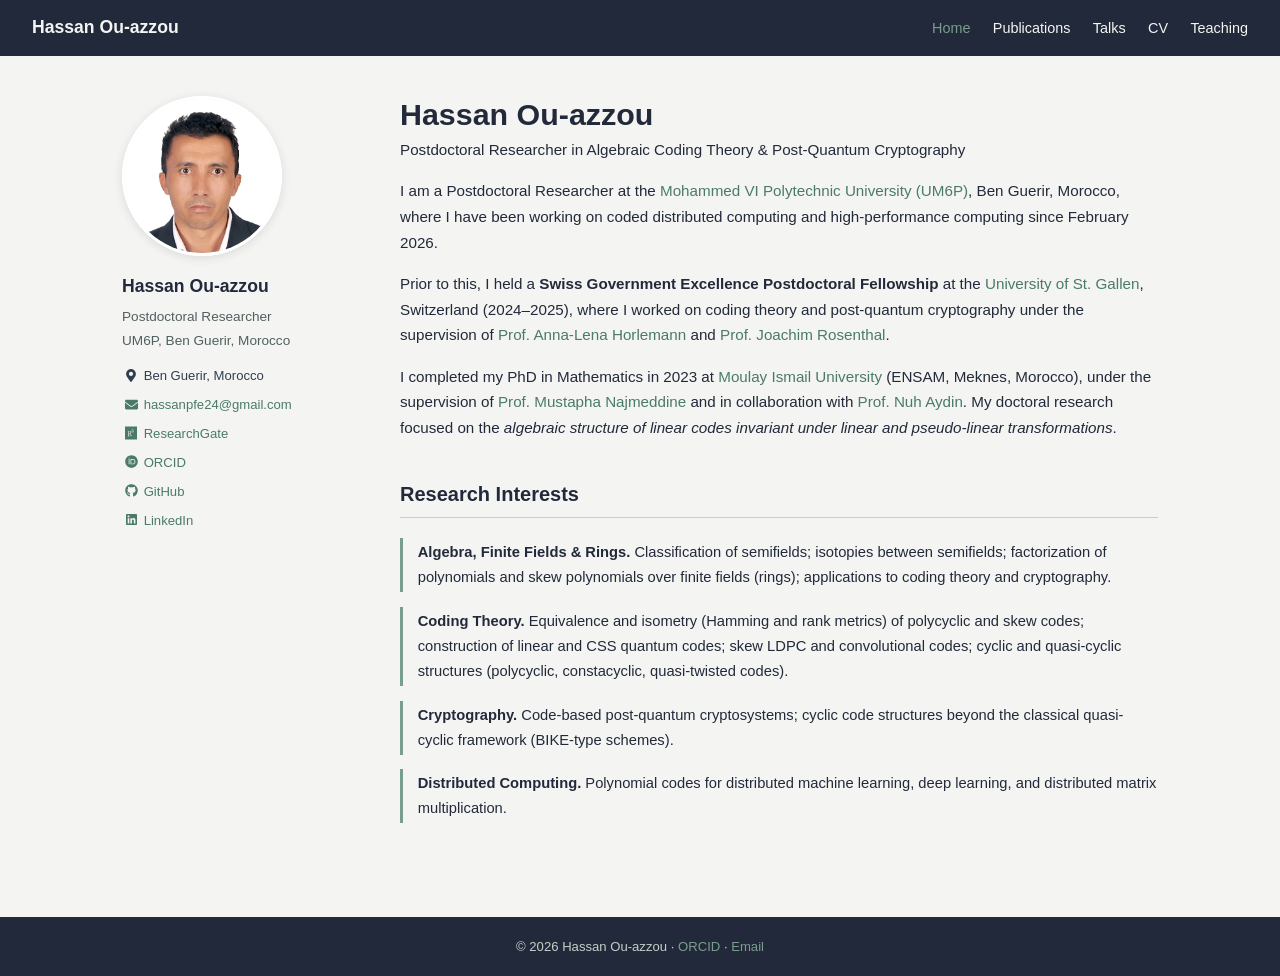
==== commit bce6c5b9: "Self-host icons; DOI link for preprint" ====
--- a/index.html
+++ b/index.html
@@ -32,7 +32,7 @@
 
     <link rel="icon" href="data:image/svg+xml,<svg xmlns='http://www.w3.org/2000/svg' viewBox='0 0 64 64'><rect width='64' height='64' rx='12' fill='%2322293a'/><text x='32' y='44' font-size='34' text-anchor='middle' fill='%237a9e8e' font-family='Georgia,serif'>H</text></svg>">
     <link rel="stylesheet" href="style.css">
-    <link rel="stylesheet" href="https://cdnjs.cloudflare.com/ajax/libs/font-awesome/5.15.4/css/all.min.css">
+    <link rel="stylesheet" href="icons.css">
 
     <script type="application/ld+json">
     {
--- a/icons.css
+++ b/icons.css
@@ -0,0 +1,10 @@
+/* Local icon set — replaces the Font Awesome CDN. Inline SVG masks, inherit text color (currentColor). */
+.fa,.fas,.fab{display:inline-block;width:1em;height:1em;vertical-align:-0.125em;background-color:currentColor;-webkit-mask-repeat:no-repeat;mask-repeat:no-repeat;-webkit-mask-position:center;mask-position:center;-webkit-mask-size:contain;mask-size:contain;}
+.fa-fw{width:1.25em;text-align:center;}
+.fa-map-marker-alt{-webkit-mask-image:url("data:image/svg+xml,%3Csvg%20xmlns%3D'http%3A%2F%2Fwww.w3.org%2F2000%2Fsvg'%20viewBox%3D'0%200%20384%20512'%3E%3C!--%20Font%20Awesome%20Free%205.15.4%20by%20%40fontawesome%20-%20https%3A%2F%2Ffontawesome.com%20License%20-%20https%3A%2F%2Ffontawesome.com%2Flicense%2Ffree%20(Icons%3A%20CC%20BY%204.0%2C%20Fonts%3A%20SIL%20OFL%201.1%2C%20Code%3A%20MIT%20License)%20--%3E%3Cpath%20d%3D'M172.268%20501.67C26.97%20291.031%200%20269.413%200%20192%200%2085.961%2085.961%200%20192%200s192%2085.961%20192%20192c0%2077.413-26.97%2099.031-172.268%20309.67-9.535%2013.774-29.93%2013.773-39.464%200zM192%20272c44.183%200%2080-35.817%2080-80s-35.817-80-80-80-80%2035.817-80%2080%2035.817%2080%2080%2080z'%2F%3E%3C%2Fsvg%3E");mask-image:url("data:image/svg+xml,%3Csvg%20xmlns%3D'http%3A%2F%2Fwww.w3.org%2F2000%2Fsvg'%20viewBox%3D'0%200%20384%20512'%3E%3C!--%20Font%20Awesome%20Free%205.15.4%20by%20%40fontawesome%20-%20https%3A%2F%2Ffontawesome.com%20License%20-%20https%3A%2F%2Ffontawesome.com%2Flicense%2Ffree%20(Icons%3A%20CC%20BY%204.0%2C%20Fonts%3A%20SIL%20OFL%201.1%2C%20Code%3A%20MIT%20License)%20--%3E%3Cpath%20d%3D'M172.268%20501.67C26.97%20291.031%200%20269.413%200%20192%200%2085.961%2085.961%200%20192%200s192%2085.961%20192%20192c0%2077.413-26.97%2099.031-172.268%20309.67-9.535%2013.774-29.93%2013.773-39.464%200zM192%20272c44.183%200%2080-35.817%2080-80s-35.817-80-80-80-80%2035.817-80%2080%2035.817%2080%2080%2080z'%2F%3E%3C%2Fsvg%3E");}
+.fa-envelope{-webkit-mask-image:url("data:image/svg+xml,%3Csvg%20xmlns%3D'http%3A%2F%2Fwww.w3.org%2F2000%2Fsvg'%20viewBox%3D'0%200%20512%20512'%3E%3C!--%20Font%20Awesome%20Free%205.15.4%20by%20%40fontawesome%20-%20https%3A%2F%2Ffontawesome.com%20License%20-%20https%3A%2F%2Ffontawesome.com%2Flicense%2Ffree%20(Icons%3A%20CC%20BY%204.0%2C%20Fonts%3A%20SIL%20OFL%201.1%2C%20Code%3A%20MIT%20License)%20--%3E%3Cpath%20d%3D'M502.3%20190.8c3.9-3.1%209.7-.2%209.7%204.7V400c0%2026.5-21.5%2048-48%2048H48c-26.5%200-48-21.5-48-48V195.6c0-5%205.7-7.8%209.7-4.7%2022.4%2017.4%2052.1%2039.5%20154.1%20113.6%2021.1%2015.4%2056.7%2047.8%2092.2%2047.6%2035.7.3%2072-32.8%2092.3-47.6%20102-74.1%20131.6-96.3%20154-113.7zM256%20320c23.2.4%2056.6-29.2%2073.4-41.4%20132.7-96.3%20142.8-104.7%20173.4-128.7%205.8-4.5%209.2-11.5%209.2-18.9v-19c0-26.5-21.5-48-48-48H48C21.5%2064%200%2085.5%200%20112v19c0%207.4%203.4%2014.3%209.2%2018.9%2030.6%2023.9%2040.7%2032.4%20173.4%20128.7%2016.8%2012.2%2050.2%2041.8%2073.4%2041.4z'%2F%3E%3C%2Fsvg%3E");mask-image:url("data:image/svg+xml,%3Csvg%20xmlns%3D'http%3A%2F%2Fwww.w3.org%2F2000%2Fsvg'%20viewBox%3D'0%200%20512%20512'%3E%3C!--%20Font%20Awesome%20Free%205.15.4%20by%20%40fontawesome%20-%20https%3A%2F%2Ffontawesome.com%20License%20-%20https%3A%2F%2Ffontawesome.com%2Flicense%2Ffree%20(Icons%3A%20CC%20BY%204.0%2C%20Fonts%3A%20SIL%20OFL%201.1%2C%20Code%3A%20MIT%20License)%20--%3E%3Cpath%20d%3D'M502.3%20190.8c3.9-3.1%209.7-.2%209.7%204.7V400c0%2026.5-21.5%2048-48%2048H48c-26.5%200-48-21.5-48-48V195.6c0-5%205.7-7.8%209.7-4.7%2022.4%2017.4%2052.1%2039.5%20154.1%20113.6%2021.1%2015.4%2056.7%2047.8%2092.2%2047.6%2035.7.3%2072-32.8%2092.3-47.6%20102-74.1%20131.6-96.3%20154-113.7zM256%20320c23.2.4%2056.6-29.2%2073.4-41.4%20132.7-96.3%20142.8-104.7%20173.4-128.7%205.8-4.5%209.2-11.5%209.2-18.9v-19c0-26.5-21.5-48-48-48H48C21.5%2064%200%2085.5%200%20112v19c0%207.4%203.4%2014.3%209.2%2018.9%2030.6%2023.9%2040.7%2032.4%20173.4%20128.7%2016.8%2012.2%2050.2%2041.8%2073.4%2041.4z'%2F%3E%3C%2Fsvg%3E");}
+.fa-file-pdf{-webkit-mask-image:url("data:image/svg+xml,%3Csvg%20xmlns%3D'http%3A%2F%2Fwww.w3.org%2F2000%2Fsvg'%20viewBox%3D'0%200%20384%20512'%3E%3C!--%20Font%20Awesome%20Free%205.15.4%20by%20%40fontawesome%20-%20https%3A%2F%2Ffontawesome.com%20License%20-%20https%3A%2F%2Ffontawesome.com%2Flicense%2Ffree%20(Icons%3A%20CC%20BY%204.0%2C%20Fonts%3A%20SIL%20OFL%201.1%2C%20Code%3A%20MIT%20License)%20--%3E%3Cpath%20d%3D'M181.9%20256.1c-5-16-4.9-46.9-2-46.9%208.4%200%207.6%2036.9%202%2046.9zm-1.7%2047.2c-7.7%2020.2-17.3%2043.3-28.4%2062.7%2018.3-7%2039-17.2%2062.9-21.9-12.7-9.6-24.9-23.4-34.5-40.8zM86.1%20428.1c0%20.8%2013.2-5.4%2034.9-40.2-6.7%206.3-29.1%2024.5-34.9%2040.2zM248%20160h136v328c0%2013.3-10.7%2024-24%2024H24c-13.3%200-24-10.7-24-24V24C0%2010.7%2010.7%200%2024%200h200v136c0%2013.2%2010.8%2024%2024%2024zm-8%20171.8c-20-12.2-33.3-29-42.7-53.8%204.5-18.5%2011.6-46.6%206.2-64.2-4.7-29.4-42.4-26.5-47.8-6.8-5%2018.3-.4%2044.1%208.1%2077-11.6%2027.6-28.7%2064.6-40.8%2085.8-.1%200-.1.1-.2.1-27.1%2013.9-73.6%2044.5-54.5%2068%205.6%206.9%2016%2010%2021.5%2010%2017.9%200%2035.7-18%2061.1-61.8%2025.8-8.5%2054.1-19.1%2079-23.2%2021.7%2011.8%2047.1%2019.5%2064%2019.5%2029.2%200%2031.2-32%2019.7-43.4-13.9-13.6-54.3-9.7-73.6-7.2zM377%20105L279%207c-4.5-4.5-10.6-7-17-7h-6v128h128v-6.1c0-6.3-2.5-12.4-7-16.9zm-74.1%20255.3c4.1-2.7-2.5-11.9-42.8-9%2037.1%2015.8%2042.8%209%2042.8%209z'%2F%3E%3C%2Fsvg%3E");mask-image:url("data:image/svg+xml,%3Csvg%20xmlns%3D'http%3A%2F%2Fwww.w3.org%2F2000%2Fsvg'%20viewBox%3D'0%200%20384%20512'%3E%3C!--%20Font%20Awesome%20Free%205.15.4%20by%20%40fontawesome%20-%20https%3A%2F%2Ffontawesome.com%20License%20-%20https%3A%2F%2Ffontawesome.com%2Flicense%2Ffree%20(Icons%3A%20CC%20BY%204.0%2C%20Fonts%3A%20SIL%20OFL%201.1%2C%20Code%3A%20MIT%20License)%20--%3E%3Cpath%20d%3D'M181.9%20256.1c-5-16-4.9-46.9-2-46.9%208.4%200%207.6%2036.9%202%2046.9zm-1.7%2047.2c-7.7%2020.2-17.3%2043.3-28.4%2062.7%2018.3-7%2039-17.2%2062.9-21.9-12.7-9.6-24.9-23.4-34.5-40.8zM86.1%20428.1c0%20.8%2013.2-5.4%2034.9-40.2-6.7%206.3-29.1%2024.5-34.9%2040.2zM248%20160h136v328c0%2013.3-10.7%2024-24%2024H24c-13.3%200-24-10.7-24-24V24C0%2010.7%2010.7%200%2024%200h200v136c0%2013.2%2010.8%2024%2024%2024zm-8%20171.8c-20-12.2-33.3-29-42.7-53.8%204.5-18.5%2011.6-46.6%206.2-64.2-4.7-29.4-42.4-26.5-47.8-6.8-5%2018.3-.4%2044.1%208.1%2077-11.6%2027.6-28.7%2064.6-40.8%2085.8-.1%200-.1.1-.2.1-27.1%2013.9-73.6%2044.5-54.5%2068%205.6%206.9%2016%2010%2021.5%2010%2017.9%200%2035.7-18%2061.1-61.8%2025.8-8.5%2054.1-19.1%2079-23.2%2021.7%2011.8%2047.1%2019.5%2064%2019.5%2029.2%200%2031.2-32%2019.7-43.4-13.9-13.6-54.3-9.7-73.6-7.2zM377%20105L279%207c-4.5-4.5-10.6-7-17-7h-6v128h128v-6.1c0-6.3-2.5-12.4-7-16.9zm-74.1%20255.3c4.1-2.7-2.5-11.9-42.8-9%2037.1%2015.8%2042.8%209%2042.8%209z'%2F%3E%3C%2Fsvg%3E");}
+.fa-researchgate{-webkit-mask-image:url("data:image/svg+xml,%3Csvg%20xmlns%3D'http%3A%2F%2Fwww.w3.org%2F2000%2Fsvg'%20viewBox%3D'0%200%20448%20512'%3E%3C!--%20Font%20Awesome%20Free%205.15.4%20by%20%40fontawesome%20-%20https%3A%2F%2Ffontawesome.com%20License%20-%20https%3A%2F%2Ffontawesome.com%2Flicense%2Ffree%20(Icons%3A%20CC%20BY%204.0%2C%20Fonts%3A%20SIL%20OFL%201.1%2C%20Code%3A%20MIT%20License)%20--%3E%3Cpath%20d%3D'M0%2032v448h448V32H0zm262.2%20334.4c-6.6%203-33.2%206-50-14.2-9.2-10.6-25.3-33.3-42.2-63.6-8.9%200-14.7%200-21.4-.6v46.4c0%2023.5%206%2021.2%2025.8%2023.9v8.1c-6.9-.3-23.1-.8-35.6-.8-13.1%200-26.1.6-33.6.8v-8.1c15.5-2.9%2022-1.3%2022-23.9V225c0-22.6-6.4-21-22-23.9V193c25.8%201%2053.1-.6%2070.9-.6%2031.7%200%2055.9%2014.4%2055.9%2045.6%200%2021.1-16.7%2042.2-39.2%2047.5%2013.6%2024.2%2030%2045.6%2042.2%2058.9%207.2%207.8%2017.2%2014.7%2027.2%2014.7v7.3zm22.9-135c-23.3%200-32.2-15.7-32.2-32.2V167c0-12.2%208.8-30.4%2034-30.4s30.4%2017.9%2030.4%2017.9l-10.7%207.2s-5.5-12.5-19.7-12.5c-7.9%200-19.7%207.3-19.7%2019.7v26.8c0%2013.4%206.6%2023.3%2017.9%2023.3%2014.1%200%2021.5-10.9%2021.5-26.8h-17.9v-10.7h30.4c0%2020.5%204.7%2049.9-34%2049.9zm-116.5%2044.7c-9.4%200-13.6-.3-20-.8v-69.7c6.4-.6%2015-.6%2022.5-.6%2023.3%200%2037.2%2012.2%2037.2%2034.5%200%2021.9-15%2036.6-39.7%2036.6z'%2F%3E%3C%2Fsvg%3E");mask-image:url("data:image/svg+xml,%3Csvg%20xmlns%3D'http%3A%2F%2Fwww.w3.org%2F2000%2Fsvg'%20viewBox%3D'0%200%20448%20512'%3E%3C!--%20Font%20Awesome%20Free%205.15.4%20by%20%40fontawesome%20-%20https%3A%2F%2Ffontawesome.com%20License%20-%20https%3A%2F%2Ffontawesome.com%2Flicense%2Ffree%20(Icons%3A%20CC%20BY%204.0%2C%20Fonts%3A%20SIL%20OFL%201.1%2C%20Code%3A%20MIT%20License)%20--%3E%3Cpath%20d%3D'M0%2032v448h448V32H0zm262.2%20334.4c-6.6%203-33.2%206-50-14.2-9.2-10.6-25.3-33.3-42.2-63.6-8.9%200-14.7%200-21.4-.6v46.4c0%2023.5%206%2021.2%2025.8%2023.9v8.1c-6.9-.3-23.1-.8-35.6-.8-13.1%200-26.1.6-33.6.8v-8.1c15.5-2.9%2022-1.3%2022-23.9V225c0-22.6-6.4-21-22-23.9V193c25.8%201%2053.1-.6%2070.9-.6%2031.7%200%2055.9%2014.4%2055.9%2045.6%200%2021.1-16.7%2042.2-39.2%2047.5%2013.6%2024.2%2030%2045.6%2042.2%2058.9%207.2%207.8%2017.2%2014.7%2027.2%2014.7v7.3zm22.9-135c-23.3%200-32.2-15.7-32.2-32.2V167c0-12.2%208.8-30.4%2034-30.4s30.4%2017.9%2030.4%2017.9l-10.7%207.2s-5.5-12.5-19.7-12.5c-7.9%200-19.7%207.3-19.7%2019.7v26.8c0%2013.4%206.6%2023.3%2017.9%2023.3%2014.1%200%2021.5-10.9%2021.5-26.8h-17.9v-10.7h30.4c0%2020.5%204.7%2049.9-34%2049.9zm-116.5%2044.7c-9.4%200-13.6-.3-20-.8v-69.7c6.4-.6%2015-.6%2022.5-.6%2023.3%200%2037.2%2012.2%2037.2%2034.5%200%2021.9-15%2036.6-39.7%2036.6z'%2F%3E%3C%2Fsvg%3E");}
+.fa-orcid{-webkit-mask-image:url("data:image/svg+xml,%3Csvg%20xmlns%3D'http%3A%2F%2Fwww.w3.org%2F2000%2Fsvg'%20viewBox%3D'0%200%20512%20512'%3E%3C!--%20Font%20Awesome%20Free%205.15.4%20by%20%40fontawesome%20-%20https%3A%2F%2Ffontawesome.com%20License%20-%20https%3A%2F%2Ffontawesome.com%2Flicense%2Ffree%20(Icons%3A%20CC%20BY%204.0%2C%20Fonts%3A%20SIL%20OFL%201.1%2C%20Code%3A%20MIT%20License)%20--%3E%3Cpath%20d%3D'M294.75%20188.19h-45.92V342h47.47c67.62%200%2083.12-51.34%2083.12-76.91%200-41.64-26.54-76.9-84.67-76.9zM256%208C119%208%208%20119%208%20256s111%20248%20248%20248%20248-111%20248-248S393%208%20256%208zm-80.79%20360.76h-29.84v-207.5h29.84zm-14.92-231.14a19.57%2019.57%200%201%201%2019.57-19.57%2019.64%2019.64%200%200%201-19.57%2019.57zM300%20369h-81V161.26h80.6c76.73%200%20110.44%2054.83%20110.44%20103.85C410%20318.39%20368.38%20369%20300%20369z'%2F%3E%3C%2Fsvg%3E");mask-image:url("data:image/svg+xml,%3Csvg%20xmlns%3D'http%3A%2F%2Fwww.w3.org%2F2000%2Fsvg'%20viewBox%3D'0%200%20512%20512'%3E%3C!--%20Font%20Awesome%20Free%205.15.4%20by%20%40fontawesome%20-%20https%3A%2F%2Ffontawesome.com%20License%20-%20https%3A%2F%2Ffontawesome.com%2Flicense%2Ffree%20(Icons%3A%20CC%20BY%204.0%2C%20Fonts%3A%20SIL%20OFL%201.1%2C%20Code%3A%20MIT%20License)%20--%3E%3Cpath%20d%3D'M294.75%20188.19h-45.92V342h47.47c67.62%200%2083.12-51.34%2083.12-76.91%200-41.64-26.54-76.9-84.67-76.9zM256%208C119%208%208%20119%208%20256s111%20248%20248%20248%20248-111%20248-248S393%208%20256%208zm-80.79%20360.76h-29.84v-207.5h29.84zm-14.92-231.14a19.57%2019.57%200%201%201%2019.57-19.57%2019.64%2019.64%200%200%201-19.57%2019.57zM300%20369h-81V161.26h80.6c76.73%200%20110.44%2054.83%20110.44%20103.85C410%20318.39%20368.38%20369%20300%20369z'%2F%3E%3C%2Fsvg%3E");}
+.fa-github{-webkit-mask-image:url("data:image/svg+xml,%3Csvg%20xmlns%3D'http%3A%2F%2Fwww.w3.org%2F2000%2Fsvg'%20viewBox%3D'0%200%20496%20512'%3E%3C!--%20Font%20Awesome%20Free%205.15.4%20by%20%40fontawesome%20-%20https%3A%2F%2Ffontawesome.com%20License%20-%20https%3A%2F%2Ffontawesome.com%2Flicense%2Ffree%20(Icons%3A%20CC%20BY%204.0%2C%20Fonts%3A%20SIL%20OFL%201.1%2C%20Code%3A%20MIT%20License)%20--%3E%3Cpath%20d%3D'M165.9%20397.4c0%202-2.3%203.6-5.2%203.6-3.3.3-5.6-1.3-5.6-3.6%200-2%202.3-3.6%205.2-3.6%203-.3%205.6%201.3%205.6%203.6zm-31.1-4.5c-.7%202%201.3%204.3%204.3%204.9%202.6%201%205.6%200%206.2-2s-1.3-4.3-4.3-5.2c-2.6-.7-5.5.3-6.2%202.3zm44.2-1.7c-2.9.7-4.9%202.6-4.6%204.9.3%202%202.9%203.3%205.9%202.6%202.9-.7%204.9-2.6%204.6-4.6-.3-1.9-3-3.2-5.9-2.9zM244.8%208C106.1%208%200%20113.3%200%20252c0%20110.9%2069.8%20205.8%20169.5%20239.2%2012.8%202.3%2017.3-5.6%2017.3-12.1%200-6.2-.3-40.4-.3-61.4%200%200-70%2015-84.7-29.8%200%200-11.4-29.1-27.8-36.6%200%200-22.9-15.7%201.6-15.4%200%200%2024.9%202%2038.6%2025.8%2021.9%2038.6%2058.6%2027.5%2072.9%2020.9%202.3-16%208.8-27.1%2016-33.7-55.9-6.2-112.3-14.3-112.3-110.5%200-27.5%207.6-41.3%2023.6-58.9-2.6-6.5-11.1-33.3%202.6-67.9%2020.9-6.5%2069%2027%2069%2027%2020-5.6%2041.5-8.5%2062.8-8.5s42.8%202.9%2062.8%208.5c0%200%2048.1-33.6%2069-27%2013.7%2034.7%205.2%2061.4%202.6%2067.9%2016%2017.7%2025.8%2031.5%2025.8%2058.9%200%2096.5-58.9%20104.2-114.8%20110.5%209.2%207.9%2017%2022.9%2017%2046.4%200%2033.7-.3%2075.4-.3%2083.6%200%206.5%204.6%2014.4%2017.3%2012.1C428.2%20457.8%20496%20362.9%20496%20252%20496%20113.3%20383.5%208%20244.8%208zM97.2%20352.9c-1.3%201-1%203.3.7%205.2%201.6%201.6%203.9%202.3%205.2%201%201.3-1%201-3.3-.7-5.2-1.6-1.6-3.9-2.3-5.2-1zm-10.8-8.1c-.7%201.3.3%202.9%202.3%203.9%201.6%201%203.6.7%204.3-.7.7-1.3-.3-2.9-2.3-3.9-2-.6-3.6-.3-4.3.7zm32.4%2035.6c-1.6%201.3-1%204.3%201.3%206.2%202.3%202.3%205.2%202.6%206.5%201%201.3-1.3.7-4.3-1.3-6.2-2.2-2.3-5.2-2.6-6.5-1zm-11.4-14.7c-1.6%201-1.6%203.6%200%205.9%201.6%202.3%204.3%203.3%205.6%202.3%201.6-1.3%201.6-3.9%200-6.2-1.4-2.3-4-3.3-5.6-2z'%2F%3E%3C%2Fsvg%3E");mask-image:url("data:image/svg+xml,%3Csvg%20xmlns%3D'http%3A%2F%2Fwww.w3.org%2F2000%2Fsvg'%20viewBox%3D'0%200%20496%20512'%3E%3C!--%20Font%20Awesome%20Free%205.15.4%20by%20%40fontawesome%20-%20https%3A%2F%2Ffontawesome.com%20License%20-%20https%3A%2F%2Ffontawesome.com%2Flicense%2Ffree%20(Icons%3A%20CC%20BY%204.0%2C%20Fonts%3A%20SIL%20OFL%201.1%2C%20Code%3A%20MIT%20License)%20--%3E%3Cpath%20d%3D'M165.9%20397.4c0%202-2.3%203.6-5.2%203.6-3.3.3-5.6-1.3-5.6-3.6%200-2%202.3-3.6%205.2-3.6%203-.3%205.6%201.3%205.6%203.6zm-31.1-4.5c-.7%202%201.3%204.3%204.3%204.9%202.6%201%205.6%200%206.2-2s-1.3-4.3-4.3-5.2c-2.6-.7-5.5.3-6.2%202.3zm44.2-1.7c-2.9.7-4.9%202.6-4.6%204.9.3%202%202.9%203.3%205.9%202.6%202.9-.7%204.9-2.6%204.6-4.6-.3-1.9-3-3.2-5.9-2.9zM244.8%208C106.1%208%200%20113.3%200%20252c0%20110.9%2069.8%20205.8%20169.5%20239.2%2012.8%202.3%2017.3-5.6%2017.3-12.1%200-6.2-.3-40.4-.3-61.4%200%200-70%2015-84.7-29.8%200%200-11.4-29.1-27.8-36.6%200%200-22.9-15.7%201.6-15.4%200%200%2024.9%202%2038.6%2025.8%2021.9%2038.6%2058.6%2027.5%2072.9%2020.9%202.3-16%208.8-27.1%2016-33.7-55.9-6.2-112.3-14.3-112.3-110.5%200-27.5%207.6-41.3%2023.6-58.9-2.6-6.5-11.1-33.3%202.6-67.9%2020.9-6.5%2069%2027%2069%2027%2020-5.6%2041.5-8.5%2062.8-8.5s42.8%202.9%2062.8%208.5c0%200%2048.1-33.6%2069-27%2013.7%2034.7%205.2%2061.4%202.6%2067.9%2016%2017.7%2025.8%2031.5%2025.8%2058.9%200%2096.5-58.9%20104.2-114.8%20110.5%209.2%207.9%2017%2022.9%2017%2046.4%200%2033.7-.3%2075.4-.3%2083.6%200%206.5%204.6%2014.4%2017.3%2012.1C428.2%20457.8%20496%20362.9%20496%20252%20496%20113.3%20383.5%208%20244.8%208zM97.2%20352.9c-1.3%201-1%203.3.7%205.2%201.6%201.6%203.9%202.3%205.2%201%201.3-1%201-3.3-.7-5.2-1.6-1.6-3.9-2.3-5.2-1zm-10.8-8.1c-.7%201.3.3%202.9%202.3%203.9%201.6%201%203.6.7%204.3-.7.7-1.3-.3-2.9-2.3-3.9-2-.6-3.6-.3-4.3.7zm32.4%2035.6c-1.6%201.3-1%204.3%201.3%206.2%202.3%202.3%205.2%202.6%206.5%201%201.3-1.3.7-4.3-1.3-6.2-2.2-2.3-5.2-2.6-6.5-1zm-11.4-14.7c-1.6%201-1.6%203.6%200%205.9%201.6%202.3%204.3%203.3%205.6%202.3%201.6-1.3%201.6-3.9%200-6.2-1.4-2.3-4-3.3-5.6-2z'%2F%3E%3C%2Fsvg%3E");}
+.fa-linkedin{-webkit-mask-image:url("data:image/svg+xml,%3Csvg%20xmlns%3D'http%3A%2F%2Fwww.w3.org%2F2000%2Fsvg'%20viewBox%3D'0%200%20448%20512'%3E%3C!--%20Font%20Awesome%20Free%205.15.4%20by%20%40fontawesome%20-%20https%3A%2F%2Ffontawesome.com%20License%20-%20https%3A%2F%2Ffontawesome.com%2Flicense%2Ffree%20(Icons%3A%20CC%20BY%204.0%2C%20Fonts%3A%20SIL%20OFL%201.1%2C%20Code%3A%20MIT%20License)%20--%3E%3Cpath%20d%3D'M416%2032H31.9C14.3%2032%200%2046.5%200%2064.3v383.4C0%20465.5%2014.3%20480%2031.9%20480H416c17.6%200%2032-14.5%2032-32.3V64.3c0-17.8-14.4-32.3-32-32.3zM135.4%20416H69V202.2h66.5V416zm-33.2-243c-21.3%200-38.5-17.3-38.5-38.5S80.9%2096%20102.2%2096c21.2%200%2038.5%2017.3%2038.5%2038.5%200%2021.3-17.2%2038.5-38.5%2038.5zm282.1%20243h-66.4V312c0-24.8-.5-56.7-34.5-56.7-34.6%200-39.9%2027-39.9%2054.9V416h-66.4V202.2h63.7v29.2h.9c8.9-16.8%2030.6-34.5%2062.9-34.5%2067.2%200%2079.7%2044.3%2079.7%20101.9V416z'%2F%3E%3C%2Fsvg%3E");mask-image:url("data:image/svg+xml,%3Csvg%20xmlns%3D'http%3A%2F%2Fwww.w3.org%2F2000%2Fsvg'%20viewBox%3D'0%200%20448%20512'%3E%3C!--%20Font%20Awesome%20Free%205.15.4%20by%20%40fontawesome%20-%20https%3A%2F%2Ffontawesome.com%20License%20-%20https%3A%2F%2Ffontawesome.com%2Flicense%2Ffree%20(Icons%3A%20CC%20BY%204.0%2C%20Fonts%3A%20SIL%20OFL%201.1%2C%20Code%3A%20MIT%20License)%20--%3E%3Cpath%20d%3D'M416%2032H31.9C14.3%2032%200%2046.5%200%2064.3v383.4C0%20465.5%2014.3%20480%2031.9%20480H416c17.6%200%2032-14.5%2032-32.3V64.3c0-17.8-14.4-32.3-32-32.3zM135.4%20416H69V202.2h66.5V416zm-33.2-243c-21.3%200-38.5-17.3-38.5-38.5S80.9%2096%20102.2%2096c21.2%200%2038.5%2017.3%2038.5%2038.5%200%2021.3-17.2%2038.5-38.5%2038.5zm282.1%20243h-66.4V312c0-24.8-.5-56.7-34.5-56.7-34.6%200-39.9%2027-39.9%2054.9V416h-66.4V202.2h63.7v29.2h.9c8.9-16.8%2030.6-34.5%2062.9-34.5%2067.2%200%2079.7%2044.3%2079.7%20101.9V416z'%2F%3E%3C%2Fsvg%3E");}
